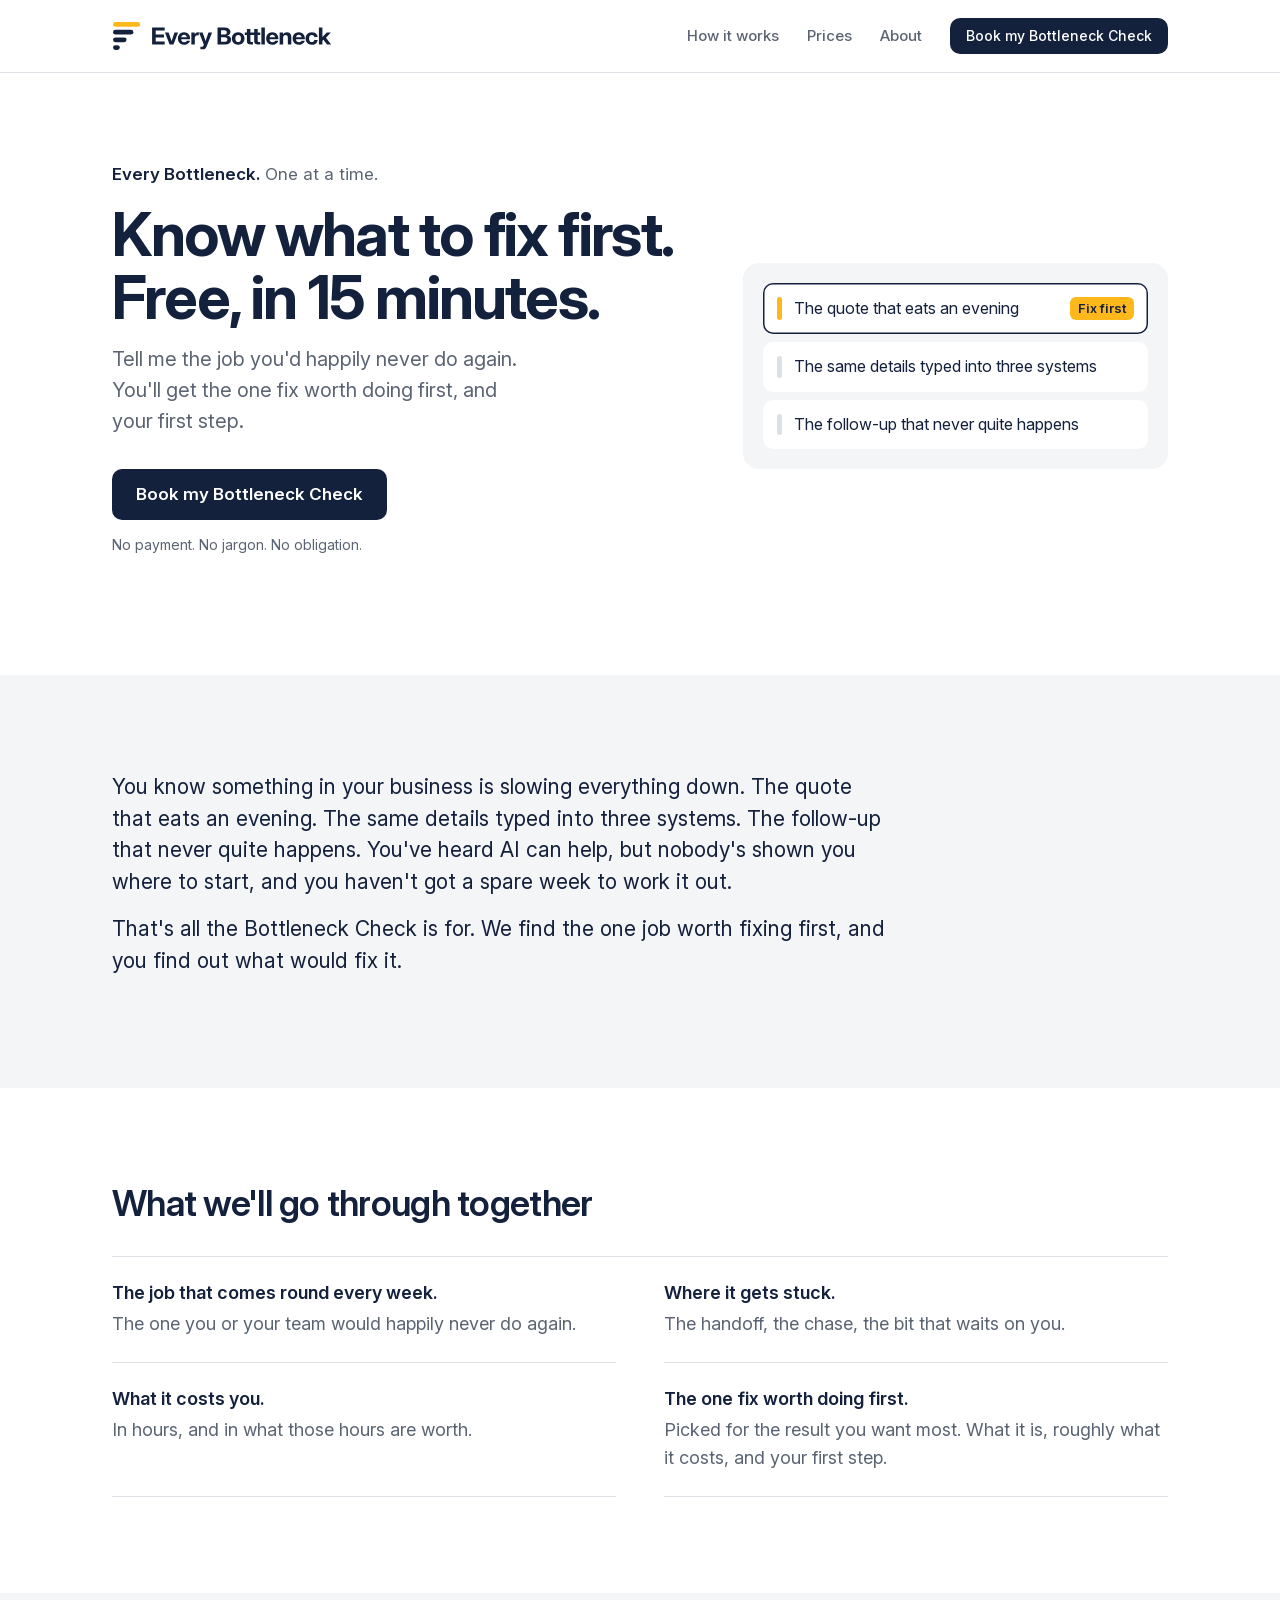
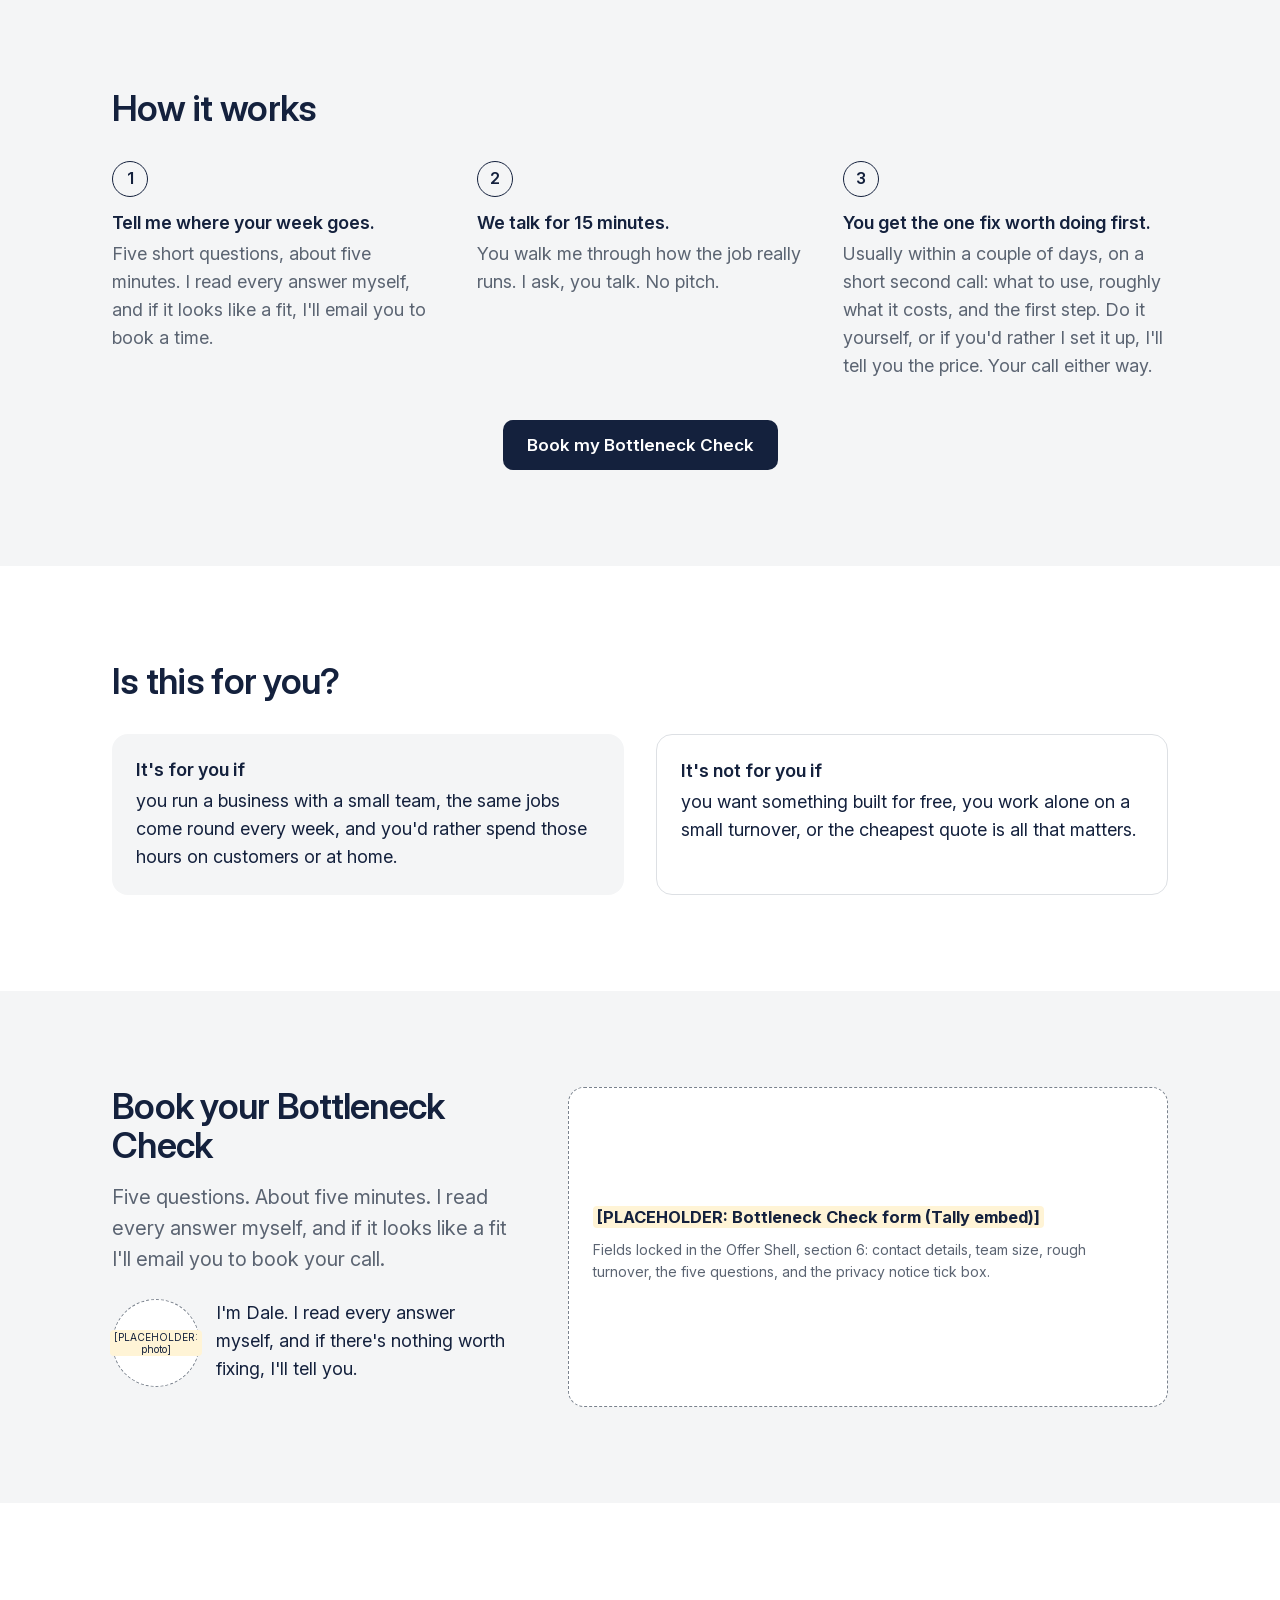
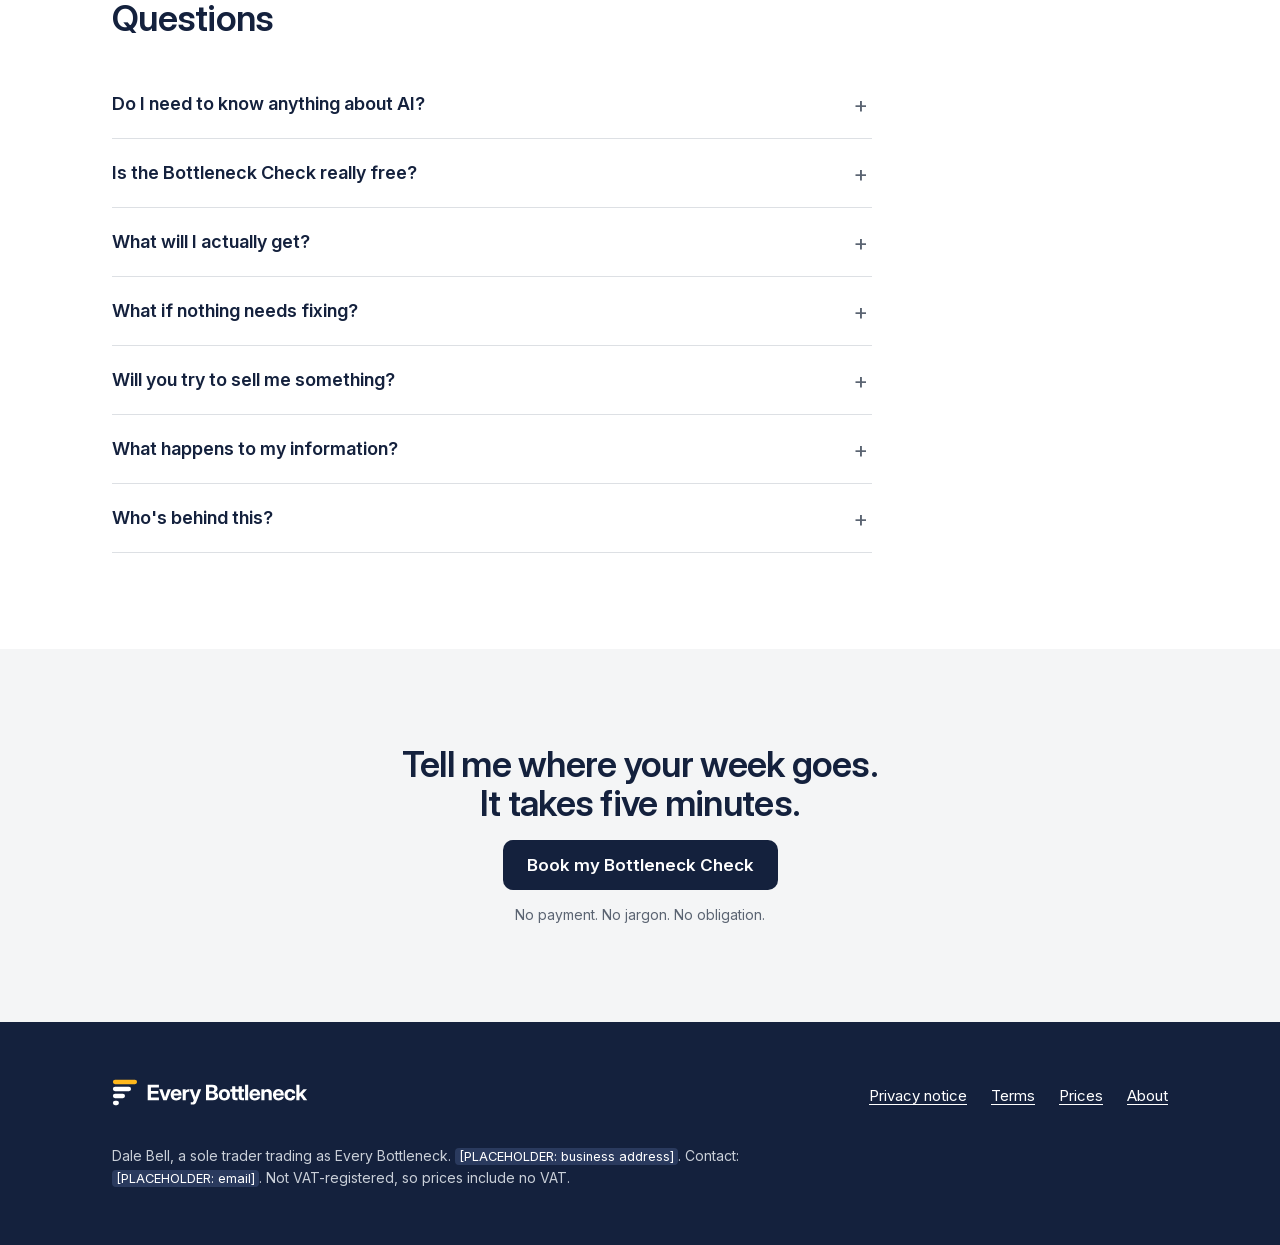
==== index.html @ 40b59c37 "Every Bottleneck site: first commit (all 7 pages reviewed and signed off) Co-Authored-By: Claude Opu" ====
<!doctype html>
<html lang="en-GB">
<head>
<meta charset="utf-8">
<meta name="viewport" content="width=device-width, initial-scale=1">
<title>Every Bottleneck: know what to fix first. Free, in 15 minutes.</title>
<meta name="description" content="Tell me the job you'd happily never do again. You'll get the one fix worth doing first, and your first step. No payment. No jargon. No obligation.">
<!-- Hidden from search engines until launch. Remove this line on launch day. -->
<meta name="robots" content="noindex">
<meta name="theme-color" content="#14213D">
<link rel="icon" href="/assets/brand/icon.svg" type="image/svg+xml">
<link rel="icon" href="/assets/brand/icon-32.png" sizes="32x32" type="image/png">
<link rel="apple-touch-icon" href="/assets/brand/apple-touch-icon.png">
<link rel="manifest" href="/site.webmanifest">
<link rel="preload" href="/assets/fonts/InterVariable-latin.woff2" as="font" type="font/woff2" crossorigin>
<link rel="stylesheet" href="/assets/css/site.css?v=6">
</head>
<body>
<a class="skip-link" href="#main">Skip to content</a>
<header class="site-header">
  <div class="wrap">
    <a class="brand" href="/" aria-label="Every Bottleneck, home"><img src="/assets/brand/logo.svg" alt="Every Bottleneck" width="220" height="33"></a>
    <button class="nav-toggle" type="button" aria-expanded="false" aria-controls="site-nav">Menu</button>
    <nav id="site-nav" class="site-nav" aria-label="Main">
      <ul>
        <li><a href="/#how-it-works">How it works</a></li>
        <li><a href="/prices/">Prices</a></li>
        <li><a href="/about/">About</a></li>
        <li><a class="btn" href="/#check">Book my Bottleneck Check</a></li>
      </ul>
    </nav>
  </div>
</header>
<main id="main">

<section class="hero">
  <div class="wrap hero-grid">
    <div>
      <p class="brandline"><strong>Every Bottleneck.</strong> One at a time.</p>
      <h1>Know what to fix first. Free, in 15 minutes.</h1>
      <p class="lead">Tell me the job you'd happily never do again. You'll get the one fix worth doing first, and your first step.</p>
      <a class="btn" href="/#check">Book my Bottleneck Check</a>
      <p class="reassure">No payment. No jargon. No obligation.</p>
    </div>
    <div class="fixlist" role="img" aria-label="Illustration: three jobs from a working week, with the quote that eats an evening picked out to fix first">
      <ul aria-hidden="true">
        <li class="first"><span class="bar"></span>The quote that eats an evening<span class="tag">Fix first</span></li>
        <li><span class="bar"></span>The same details typed into three systems</li>
        <li><span class="bar"></span>The follow-up that never quite happens</li>
      </ul>
    </div>
  </div>
</section>

<section class="section mist">
  <div class="wrap story">
    <p>You know something in your business is slowing everything down. The quote that eats an evening. The same details typed into three systems. The follow-up that never quite happens. You've heard AI can help, but nobody's shown you where to start, and you haven't got a spare week to work it out.</p>
    <p>That's all the Bottleneck Check is for. We find the one job worth fixing first, and you find out what would fix it.</p>
  </div>
</section>

<section class="section">
  <div class="wrap">
    <div class="section-head"><h2>What we'll go through together</h2></div>
    <div class="points">
      <div><h3>The job that comes round every week.</h3><p>The one you or your team would happily never do again.</p></div>
      <div><h3>Where it gets stuck.</h3><p>The handoff, the chase, the bit that waits on you.</p></div>
      <div><h3>What it costs you.</h3><p>In hours, and in what those hours are worth.</p></div>
      <div><h3>The one fix worth doing first.</h3><p>Picked for the result you want most. What it is, roughly what it costs, and your first step.</p></div>
    </div>
  </div>
</section>

<section class="section mist" id="how-it-works">
  <div class="wrap">
    <div class="section-head"><h2>How it works</h2></div>
    <ol class="steps">
      <li><h3>Tell me where your week goes.</h3><p>Five short questions, about five minutes. I read every answer myself, and if it looks like a fit, I'll email you to book a time.</p></li>
      <li><h3>We talk for 15 minutes.</h3><p>You walk me through how the job really runs. I ask, you talk. No pitch.</p></li>
      <li><h3>You get the one fix worth doing first.</h3><p>Usually within a couple of days, on a short second call: what to use, roughly what it costs, and the first step. Do it yourself, or if you'd rather I set it up, I'll tell you the price. Your call either way.</p></li>
    </ol>
    <p class="steps-cta"><a class="btn" href="/#check">Book my Bottleneck Check</a></p>
  </div>
</section>

<section class="section">
  <div class="wrap">
    <div class="section-head"><h2>Is this for you?</h2></div>
    <div class="fit">
      <div style="background:var(--mist)"><h3>It's for you if</h3><p>you run a business with a small team, the same jobs come round every week, and you'd rather spend those hours on customers or at home.</p></div>
      <div style="border:1px solid var(--line)"><h3>It's not for you if</h3><p>you want something built for free, you work alone on a small turnover, or the cheapest quote is all that matters.</p></div>
    </div>
  </div>
</section>

<section class="section mist" id="check">
  <div class="wrap check-grid">
    <div>
      <h2>Book your Bottleneck Check</h2>
      <p class="lead">Five questions. About five minutes. I read every answer myself, and if it looks like a fit I'll email you to book your call.</p>
      <div class="founder">
        <div class="photo-slot"><span class="ph">[PLACEHOLDER: photo]</span></div>
        <p>I'm Dale. I read every answer myself, and if there's nothing worth fixing, I'll tell you.</p>
      </div>
    </div>
    <div class="form-slot">
      <p><strong><span class="ph">[PLACEHOLDER: Bottleneck Check form (Tally embed)]</span></strong></p>
      <p class="muted small">Fields locked in the Offer Shell, section 6: contact details, team size, rough turnover, the five questions, and the privacy notice tick box.</p>
    </div>
  </div>
</section>

<section class="section">
  <div class="wrap">
    <div class="section-head"><h2>Questions</h2></div>
    <div class="faq">
      <details><summary>Do I need to know anything about AI?</summary><p>No. We start with your week, not with tools.</p></details>
      <details><summary>Is the Bottleneck Check really free?</summary><p>Yes. 15 minutes, no card, no obligation. Finding the fix is free. Setting it up is paid, and you'll know the price before you decide anything.</p></details>
      <details><summary>What will I actually get?</summary><p>The one job worth fixing first, what would fix it, roughly what it costs, and your first step.</p></details>
      <details><summary>What if nothing needs fixing?</summary><p>Then I'll tell you, and you've spent 15 minutes finding out.</p></details>
      <details><summary>Will you try to sell me something?</summary><p>I'll ask if you want help setting it up. If you say no, that's the end of it.</p></details>
      <details><summary>What happens to my information?</summary><p>It's used only to review your answers and contact you. <a href="/privacy/">Read the privacy notice</a>.</p></details>
      <details><summary>Who's behind this?</summary><p><span class="ph">[PLACEHOLDER: one-line sole trader bio]</span></p></details>
    </div>
  </div>
</section>

<section class="section mist">
  <div class="wrap closing">
    <h2>Tell me where your week goes.<br class="wide-only"> It takes five minutes.</h2>
    <a class="btn" href="/#check">Book my Bottleneck Check</a>
    <p class="reassure" style="margin:14px auto 0">No payment. No jargon. No obligation.</p>
  </div>
</section>
</main>
<footer class="site-footer">
  <div class="wrap">
    <div class="footer-grid">
      <a class="brand" href="/" aria-label="Every Bottleneck, home"><img src="/assets/brand/logo-reversed.svg" alt="Every Bottleneck" width="196" height="29"></a>
      <ul class="footer-links">
        <li><a href="/privacy/">Privacy notice</a></li>
        <li><a href="/terms/">Terms</a></li>
        <li><a href="/prices/">Prices</a></li>
        <li><a href="/about/">About</a></li>
      </ul>
    </div>
    <p class="legal">Dale Bell, a sole trader trading as Every Bottleneck. <span class="ph">[PLACEHOLDER: business address]</span>. Contact: <span class="ph">[PLACEHOLDER: email]</span>. Not VAT-registered, so prices include no VAT.</p>
  </div>
</footer>
<div class="sticky-cta" hidden><a class="btn btn-block" href="/#check">Book my Bottleneck Check</a></div>
<script src="/assets/js/site.js" defer></script>
</body>
</html>
---- assets/css/site.css ----
/* Every Bottleneck site styles. Values come from the Brand Guidelines (colours, type scale, spacing, components). */

@font-face {
  font-family: "Inter";
  src: url("/assets/fonts/InterVariable-latin.woff2") format("woff2");
  font-weight: 400 700;
  font-style: normal;
  font-display: swap;
}

:root {
  --navy: #14213D;
  --amber: #FFB81C;
  --white: #FFFFFF;
  --mist: #F4F5F6;
  --steel: #5B6472;
  --line: #DDE0E4;
  --field: #7A828D;
  --focus: #2350D8;

  --font: "Inter", -apple-system, BlinkMacSystemFont, "Segoe UI", Roboto, Helvetica, Arial, sans-serif;
  --radius-btn: 10px;
  --radius-card: 16px;
  --wrap: 1120px;
  --gutter: 16px;
}

*, *::before, *::after { box-sizing: border-box; }
html { -webkit-text-size-adjust: 100%; scroll-behavior: smooth; }
@media (prefers-reduced-motion: reduce) { html { scroll-behavior: auto; } }

body {
  margin: 0;
  background: var(--white);
  color: var(--navy);
  font-family: var(--font);
  font-size: 17px;
  line-height: 1.55;
  font-optical-sizing: auto;
  text-rendering: optimizeLegibility;
}
@media (min-width: 768px) { body { font-size: 18px; } }

img, svg { max-width: 100%; height: auto; display: block; }
a { color: var(--navy); text-underline-offset: 3px; }
a:hover { text-decoration-thickness: 2px; }
:focus-visible { outline: 3px solid var(--focus); outline-offset: 2px; border-radius: 4px; }

.skip-link { position: absolute; left: -9999px; top: 8px; background: var(--navy); color: var(--white); padding: 10px 16px; border-radius: 8px; z-index: 100; }
.skip-link:focus { left: 8px; }

.wrap { max-width: var(--wrap); margin: 0 auto; padding: 0 var(--gutter); }
@media (min-width: 768px) { :root { --gutter: 32px; } }

/* ---------- Type ---------- */
h1, h2, h3 { margin: 0 0 16px; line-height: 1.1; }
h1 { font-size: 40px; font-weight: 700; letter-spacing: -0.03em; }
h2 { font-size: 28px; font-weight: 600; letter-spacing: -0.02em; }
h3 { font-size: 17px; font-weight: 600; line-height: 1.3; letter-spacing: 0; margin-bottom: 6px; }
@media (min-width: 768px) {
  h1 { font-size: 60px; line-height: 1.04; }
  h2 { font-size: 36px; }
  h3 { font-size: 18px; }
}
p { margin: 0 0 16px; max-width: 65ch; }
.lead { font-size: 19px; color: var(--steel); max-width: 34ch; }
.no-cap { max-width: none; }
@media (min-width: 768px) { .lead { font-size: 20px; } }
.muted { color: var(--steel); }
.small { font-size: 14px; }

/* ---------- Header ---------- */
.site-header { border-bottom: 1px solid var(--line); background: var(--white); }
.site-header .wrap { display: flex; align-items: center; justify-content: space-between; gap: 24px; min-height: 72px; }
.brand { display: inline-flex; align-items: center; }
.brand img { width: 196px; height: auto; }
@media (min-width: 768px) { .brand img { width: 220px; } }

.nav-toggle {
  font: inherit; font-size: 15px; font-weight: 600; color: var(--navy);
  background: none; border: 1px solid var(--field); border-radius: 8px;
  padding: 8px 14px; min-height: 44px; cursor: pointer;
}
.site-nav { display: none; }
.site-nav.is-open { display: block; position: absolute; left: 0; right: 0; top: 72px; background: var(--white); border-bottom: 1px solid var(--line); z-index: 50; }
.site-nav ul { list-style: none; margin: 0; padding: 8px var(--gutter) 20px; }
.site-nav li a { display: block; padding: 12px 0; text-decoration: none; font-weight: 500; }
.site-nav .btn { margin-top: 8px; }
.site-header { position: relative; }

@media (min-width: 900px) {
  .nav-toggle { display: none; }
  .site-nav, .site-nav.is-open { display: block; position: static; border: 0; }
  .site-nav ul { display: flex; align-items: center; gap: 28px; padding: 0; }
  .site-nav li a { padding: 8px 0; font-size: 15px; color: var(--steel); }
  .site-nav li a:hover { color: var(--navy); }
  .site-nav li a.btn { color: var(--white); margin: 0; padding: 10px 16px; font-size: 14px; min-height: 0; }
}

/* ---------- Buttons ---------- */
.btn {
  display: inline-block; background: var(--navy); color: var(--white);
  font-weight: 600; font-size: 17px; line-height: 1.2;
  padding: 15px 24px; border-radius: var(--radius-btn);
  text-decoration: none; text-align: center; border: 0; min-height: 48px;
}
.btn:hover { background: #0D1730; text-decoration: none; }
.btn-block { display: block; width: 100%; }
.reassure { font-size: 14px; color: var(--steel); margin-top: 14px; }

/* ---------- Sections ---------- */
.section { padding: 64px 0; }
@media (min-width: 768px) { .section { padding: 96px 0; } }
.section.mist { background: var(--mist); }
.section-head { max-width: 640px; margin-bottom: 32px; }

/* Hero */
.hero { padding: 48px 0 64px; }
@media (min-width: 768px) { .hero { padding: 88px 0 104px; } }
.hero-grid { display: grid; gap: 40px; align-items: center; }
@media (min-width: 900px) { .hero-grid { grid-template-columns: 1.15fr 0.85fr; gap: 56px; } }
.brandline { font-size: 17px; color: var(--steel); margin-bottom: 16px; }
.brandline strong { color: var(--navy); font-weight: 600; }
.hero .lead { margin-bottom: 32px; }

/* The "Fix first" list: the brand's signature illustration (one amber element only) */
.fixlist { background: var(--mist); border-radius: var(--radius-card); padding: 20px; }
.fixlist-cap { font-size: 13px; color: var(--steel); margin: 0 0 12px; }
.fixlist ul { list-style: none; margin: 0; padding: 0; }
.fixlist li { display: flex; align-items: center; gap: 12px; background: var(--white); border-radius: 10px; padding: 14px; margin-bottom: 8px; font-size: 16px; line-height: 1.35; }
.fixlist li:last-child { margin-bottom: 0; }
.fixlist .bar { width: 5px; align-self: stretch; border-radius: 3px; background: var(--line); flex: none; }
.fixlist li.first { box-shadow: inset 0 0 0 1.5px var(--navy); }
.fixlist li.first .bar { background: var(--amber); }
.fixlist .tag { margin-left: auto; font-size: 13px; font-weight: 600; background: var(--amber); color: var(--navy); padding: 3px 8px; border-radius: 6px; white-space: nowrap; }

/* Problem story */
.story p { font-size: 19px; max-width: 60ch; }
@media (min-width: 768px) { .story p { font-size: 21px; line-height: 1.5; } }

/* What I look at: four points, deliberately not identical cards */
.points { display: grid; gap: 0; border-top: 1px solid var(--line); }
@media (min-width: 768px) { .points { grid-template-columns: 1fr 1fr; column-gap: 48px; } }
.points > div { padding: 24px 0; border-bottom: 1px solid var(--line); }
.points p { margin: 0; color: var(--steel); }

/* How it works: a real sequence, so numbered */
.steps { list-style: none; margin: 0; padding: 0; display: grid; gap: 32px; counter-reset: step; }
@media (min-width: 900px) { .steps { grid-template-columns: repeat(3, 1fr); gap: 40px; } }
.steps li { counter-increment: step; }
.steps li::before { content: counter(step); display: inline-flex; align-items: center; justify-content: center; width: 36px; height: 36px; border-radius: 50%; border: 1.5px solid var(--navy); font-weight: 600; font-size: 16px; margin-bottom: 14px; }
.steps p { margin: 0; color: var(--steel); }
/* Button under the steps: left on phones (in line with the stacked steps), centred from tablet up */
.steps-cta { margin: 40px 0 0; max-width: none; }
@media (min-width: 768px) { .steps-cta { text-align: center; } }

/* For / not for */
.fit { display: grid; gap: 24px; }
@media (min-width: 768px) { .fit { grid-template-columns: 1fr 1fr; gap: 32px; } }
.fit > div { background: var(--white); border-radius: var(--radius-card); padding: 24px; }
.section.mist .fit > div { background: var(--white); }
.fit p { margin: 0; }

/* Ladder and prices */
.ladder { display: grid; gap: 16px; margin-bottom: 24px; }
@media (min-width: 768px) { .ladder { grid-template-columns: 1fr 1fr; } }
.ladder > div { border: 1px solid var(--line); border-radius: var(--radius-card); padding: 24px; }
.price { font-weight: 600; }

.offers { display: grid; gap: 24px; }
.offer { border: 1px solid var(--line); border-radius: var(--radius-card); padding: 28px; max-width: 800px; }
.offer.feature { background: var(--mist); border-color: var(--mist); }
.offer h2 { font-size: 24px; margin-bottom: 4px; }
@media (min-width: 768px) { .offer h2 { font-size: 28px; } }
.offer .price { font-size: 18px; margin-bottom: 16px; }
.guarantee { border-left: 3px solid var(--navy); padding-left: 14px; }
.offer .btn { margin-top: 8px; }

/* Check form section */
.check-grid { display: grid; gap: 40px; }
@media (min-width: 900px) { .check-grid { grid-template-columns: 0.8fr 1.2fr; gap: 56px; align-items: start; } }
.founder { display: flex; gap: 16px; align-items: flex-start; margin-top: 24px; }
.photo-slot { width: 88px; height: 88px; border-radius: 50%; background: var(--white); border: 1.5px dashed var(--field); flex: none; display: flex; align-items: center; justify-content: center; text-align: center; font-size: 11px; line-height: 1.2; color: var(--steel); padding: 8px; }
.founder p { margin: 0; }
.form-slot { background: var(--white); border: 1.5px dashed var(--field); border-radius: var(--radius-card); padding: 32px 24px; min-height: 320px; display: flex; flex-direction: column; justify-content: center; }
.form-slot p { margin: 0 0 8px; }

/* Placeholder marker: visible on purpose until the real content exists */
.ph { background: #FFF4D6; color: var(--navy); padding: 1px 4px; border-radius: 4px; font-size: 0.92em; }

/* FAQ */
.faq { max-width: 760px; }
.faq details { border-bottom: 1px solid var(--line); }
.faq summary { cursor: pointer; padding: 20px 32px 20px 0; font-weight: 600; list-style: none; position: relative; min-height: 44px; }
.faq summary::-webkit-details-marker { display: none; }
.faq summary::after { content: "+"; position: absolute; right: 4px; top: 18px; font-size: 22px; font-weight: 400; color: var(--steel); }
.faq details[open] summary::after { content: "\2212"; }
.faq details p { color: var(--steel); padding-bottom: 20px; margin: 0; }

/* Closing call to action */
.closing { text-align: center; }
/* Line break that only applies from tablet width up; phones wrap naturally */
.wide-only { display: none; }
@media (min-width: 768px) { .wide-only { display: inline; } }

/* Long-form pages (About, Privacy, Terms) */
.page-head { padding-top: 56px; padding-bottom: 8px; }
@media (min-width: 768px) { .page-head { padding-top: 88px; padding-bottom: 16px; } }
.prose { padding-bottom: 72px; }
.prose > * { max-width: 70ch; }
.prose h2 { font-size: 22px; margin-top: 36px; }
@media (min-width: 768px) { .prose h2 { font-size: 24px; } }
.prose ul { padding-left: 20px; margin: 0 0 16px; }
.prose li { margin-bottom: 8px; }
.letter p { font-size: 19px; }
@media (min-width: 768px) { .letter p { font-size: 20px; } }
.signoff { font-weight: 600; }

/* ---------- Footer ---------- */
.site-footer { background: var(--navy); color: var(--white); padding: 56px 0 40px; }
.site-footer a { color: var(--white); }
.footer-grid { display: grid; gap: 32px; }
@media (min-width: 768px) { .footer-grid { grid-template-columns: 1fr auto; align-items: start; } }
.site-footer .brand img { width: 196px; }
.footer-links { list-style: none; margin: 0; padding: 0; display: flex; flex-wrap: wrap; gap: 8px 24px; font-size: 15px; }
.footer-links a { display: inline-block; padding: 6px 0; }
.legal { font-size: 14px; color: #C9CFD8; margin-top: 32px; max-width: 70ch; }
.site-footer .ph { background: #2A3A5E; color: var(--white); }

/* ---------- Sticky phone call to action ---------- */
.sticky-cta { position: fixed; left: 0; right: 0; bottom: 0; padding: 12px var(--gutter) calc(12px + env(safe-area-inset-bottom)); background: var(--white); border-top: 1px solid var(--line); z-index: 40; }
.sticky-cta[hidden] { display: none; }
@media (min-width: 900px) { .sticky-cta { display: none; } }
@media (max-width: 899px) { body.has-sticky { padding-bottom: 76px; } }
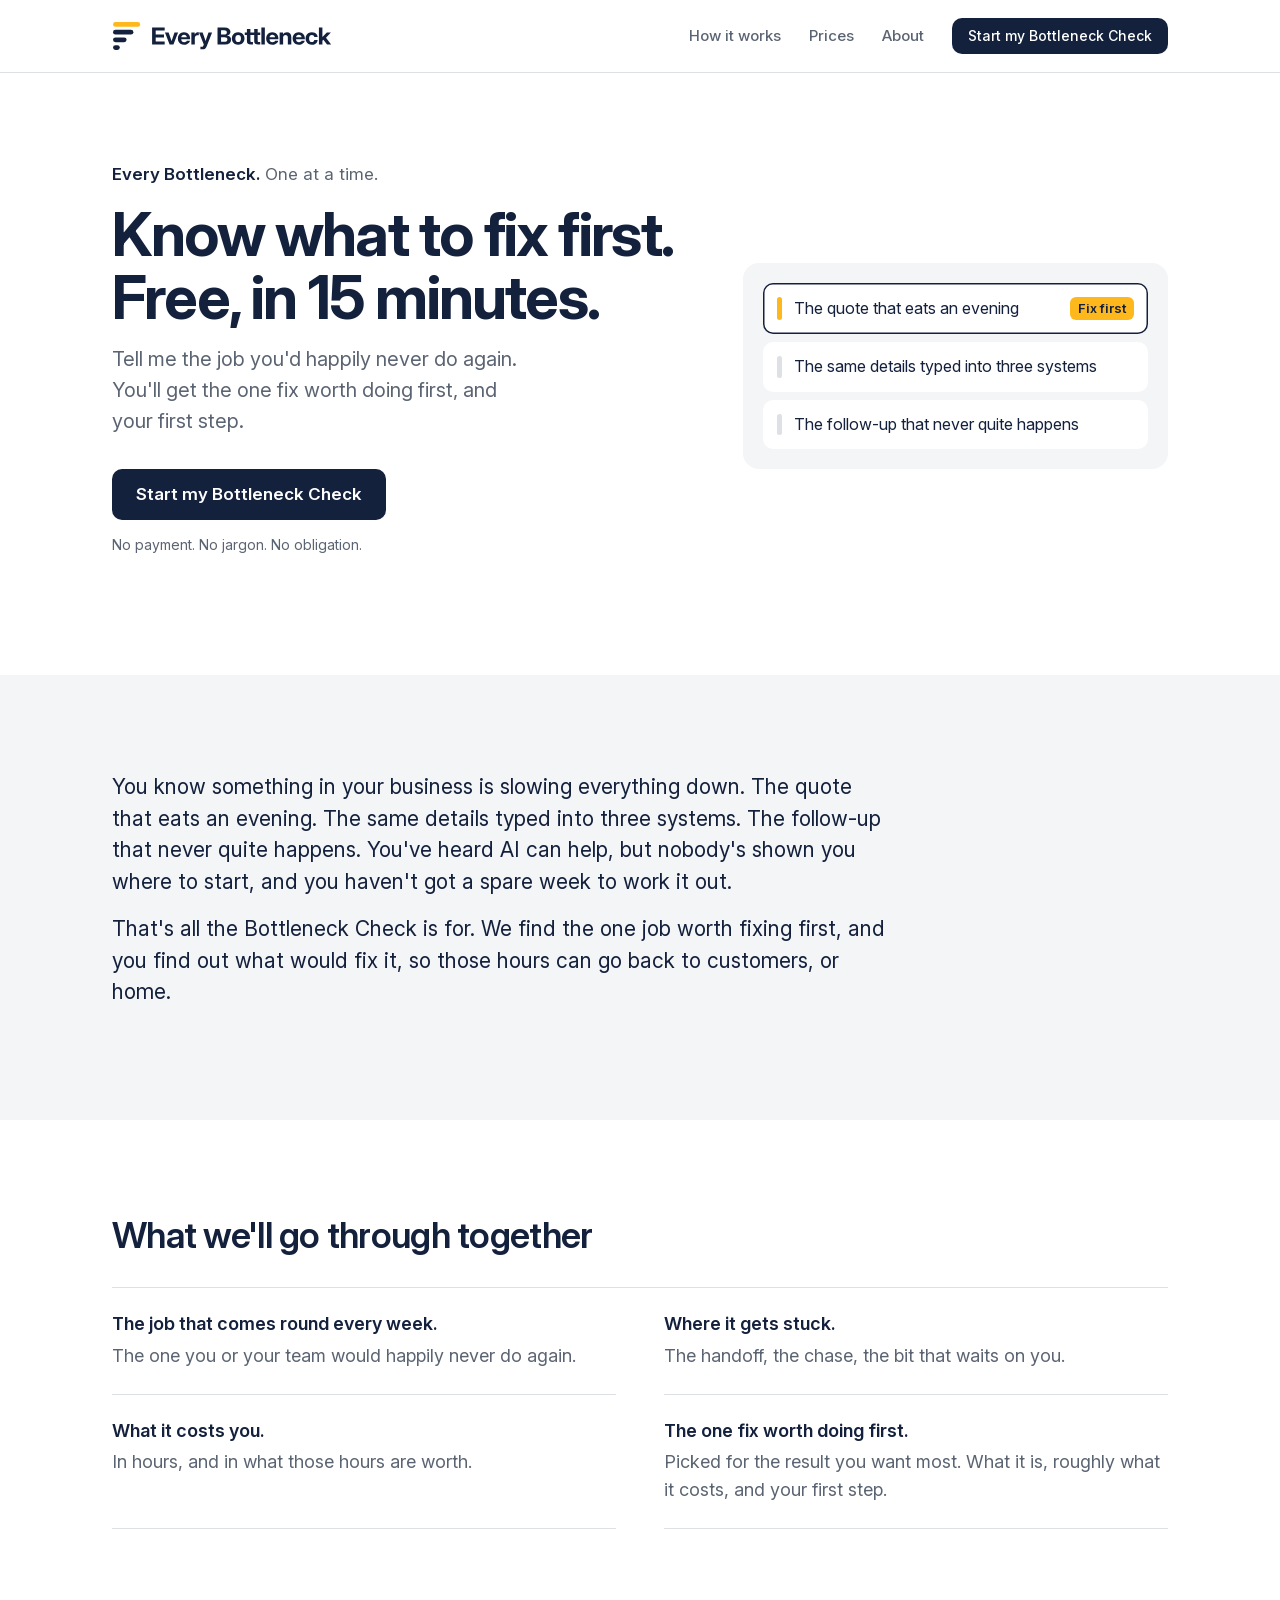
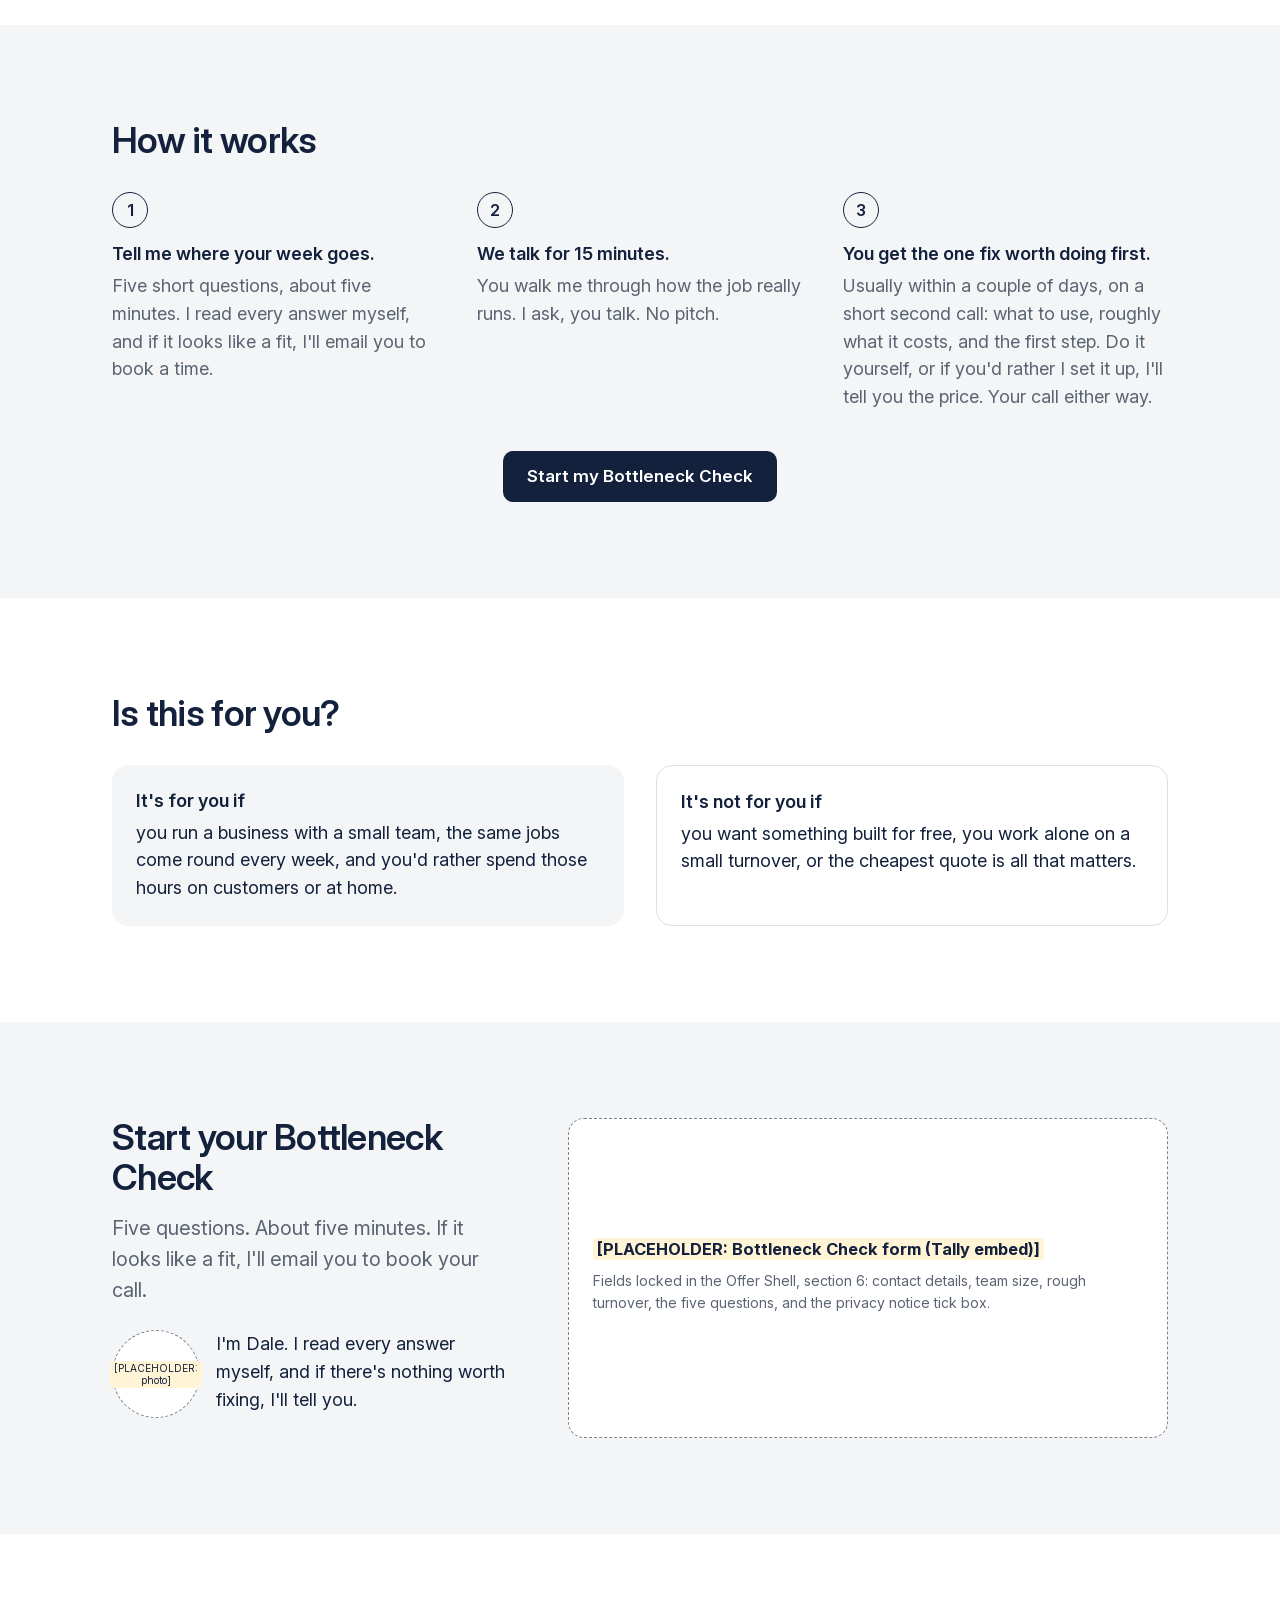
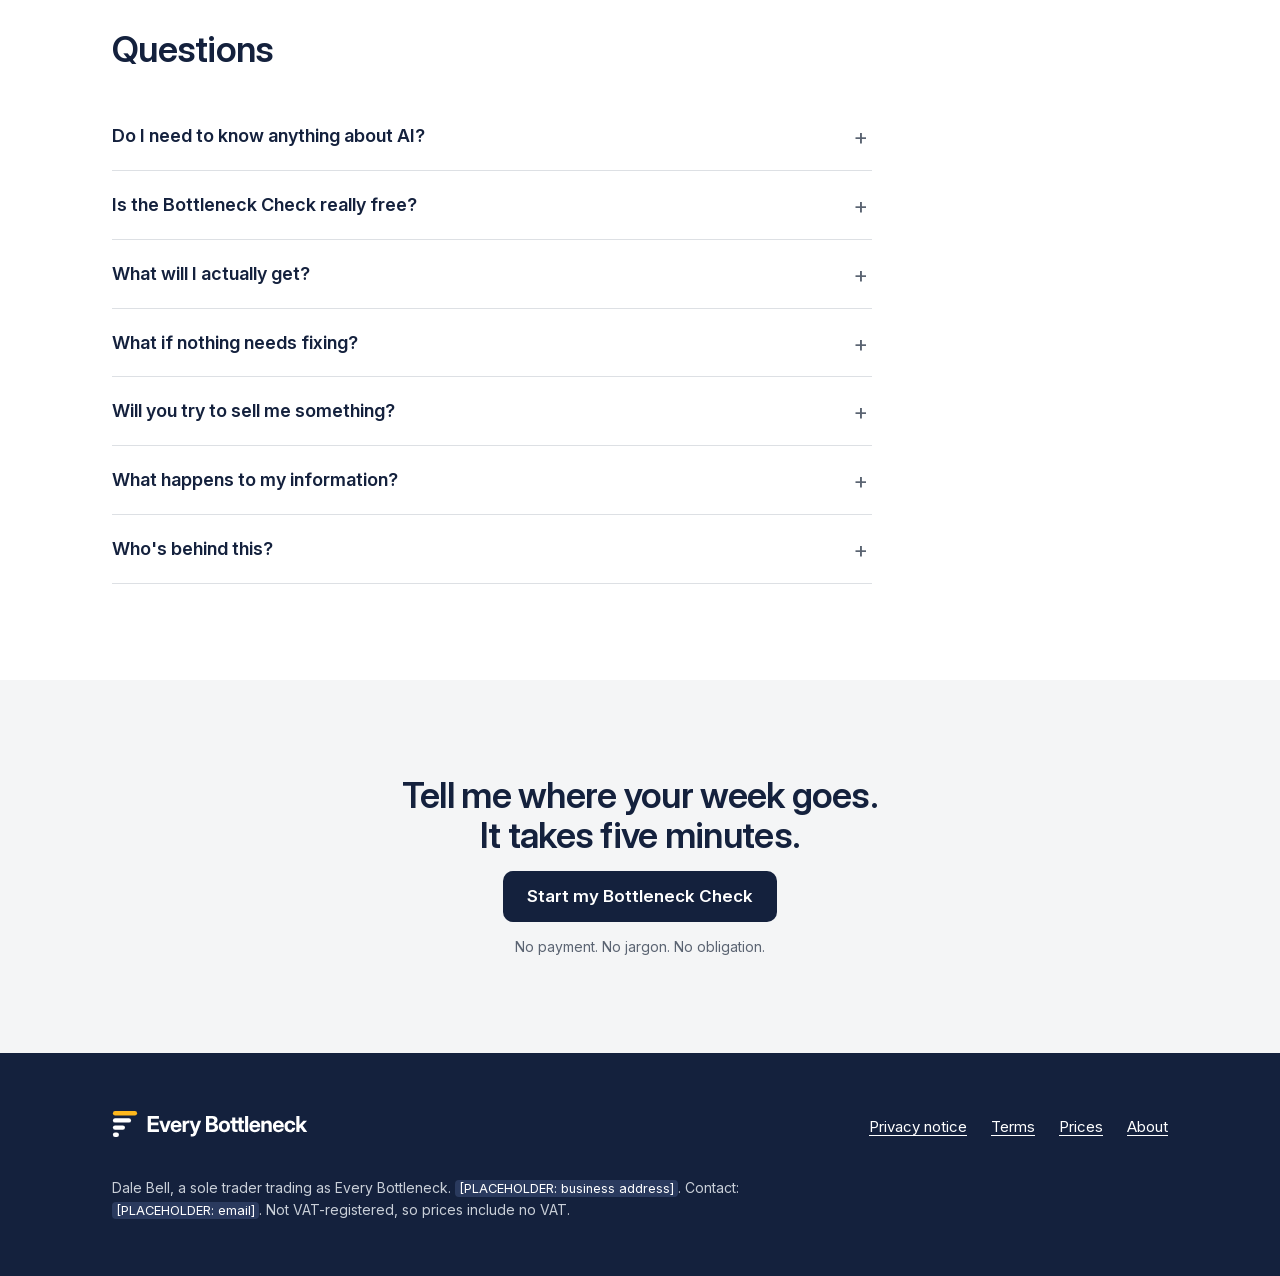
==== commit a4e0ac65: "Copywriting pass: Start button, homepage payoff line, Fix It For Me benefit lead, FAQ names both cal" ====
--- a/index.html
+++ b/index.html
@@ -26,7 +26,7 @@
         <li><a href="/#how-it-works">How it works</a></li>
         <li><a href="/prices/">Prices</a></li>
         <li><a href="/about/">About</a></li>
-        <li><a class="btn" href="/#check">Book my Bottleneck Check</a></li>
+        <li><a class="btn" href="/#check">Start my Bottleneck Check</a></li>
       </ul>
     </nav>
   </div>
@@ -39,7 +39,7 @@
       <p class="brandline"><strong>Every Bottleneck.</strong> One at a time.</p>
       <h1>Know what to fix first. Free, in 15 minutes.</h1>
       <p class="lead">Tell me the job you'd happily never do again. You'll get the one fix worth doing first, and your first step.</p>
-      <a class="btn" href="/#check">Book my Bottleneck Check</a>
+      <a class="btn" href="/#check">Start my Bottleneck Check</a>
       <p class="reassure">No payment. No jargon. No obligation.</p>
     </div>
     <div class="fixlist" role="img" aria-label="Illustration: three jobs from a working week, with the quote that eats an evening picked out to fix first">
@@ -55,7 +55,7 @@
 <section class="section mist">
   <div class="wrap story">
     <p>You know something in your business is slowing everything down. The quote that eats an evening. The same details typed into three systems. The follow-up that never quite happens. You've heard AI can help, but nobody's shown you where to start, and you haven't got a spare week to work it out.</p>
-    <p>That's all the Bottleneck Check is for. We find the one job worth fixing first, and you find out what would fix it.</p>
+    <p>That's all the Bottleneck Check is for. We find the one job worth fixing first, and you find out what would fix it, so those hours can go back to customers, or home.</p>
   </div>
 </section>
 
@@ -79,7 +79,7 @@
       <li><h3>We talk for 15 minutes.</h3><p>You walk me through how the job really runs. I ask, you talk. No pitch.</p></li>
       <li><h3>You get the one fix worth doing first.</h3><p>Usually within a couple of days, on a short second call: what to use, roughly what it costs, and the first step. Do it yourself, or if you'd rather I set it up, I'll tell you the price. Your call either way.</p></li>
     </ol>
-    <p class="steps-cta"><a class="btn" href="/#check">Book my Bottleneck Check</a></p>
+    <p class="steps-cta"><a class="btn" href="/#check">Start my Bottleneck Check</a></p>
   </div>
 </section>
 
@@ -96,8 +96,8 @@
 <section class="section mist" id="check">
   <div class="wrap check-grid">
     <div>
-      <h2>Book your Bottleneck Check</h2>
-      <p class="lead">Five questions. About five minutes. I read every answer myself, and if it looks like a fit I'll email you to book your call.</p>
+      <h2>Start your Bottleneck Check</h2>
+      <p class="lead">Five questions. About five minutes. If it looks like a fit, I'll email you to book your call.</p>
       <div class="founder">
         <div class="photo-slot"><span class="ph">[PLACEHOLDER: photo]</span></div>
         <p>I'm Dale. I read every answer myself, and if there's nothing worth fixing, I'll tell you.</p>
@@ -115,7 +115,7 @@
     <div class="section-head"><h2>Questions</h2></div>
     <div class="faq">
       <details><summary>Do I need to know anything about AI?</summary><p>No. We start with your week, not with tools.</p></details>
-      <details><summary>Is the Bottleneck Check really free?</summary><p>Yes. 15 minutes, no card, no obligation. Finding the fix is free. Setting it up is paid, and you'll know the price before you decide anything.</p></details>
+      <details><summary>Is the Bottleneck Check really free?</summary><p>Yes. A 15-minute call and a short follow-up, no card, no obligation. Finding the fix is free. Setting it up is paid, and you'll know the price before you decide anything.</p></details>
       <details><summary>What will I actually get?</summary><p>The one job worth fixing first, what would fix it, roughly what it costs, and your first step.</p></details>
       <details><summary>What if nothing needs fixing?</summary><p>Then I'll tell you, and you've spent 15 minutes finding out.</p></details>
       <details><summary>Will you try to sell me something?</summary><p>I'll ask if you want help setting it up. If you say no, that's the end of it.</p></details>
@@ -128,7 +128,7 @@
 <section class="section mist">
   <div class="wrap closing">
     <h2>Tell me where your week goes.<br class="wide-only"> It takes five minutes.</h2>
-    <a class="btn" href="/#check">Book my Bottleneck Check</a>
+    <a class="btn" href="/#check">Start my Bottleneck Check</a>
     <p class="reassure" style="margin:14px auto 0">No payment. No jargon. No obligation.</p>
   </div>
 </section>
@@ -147,7 +147,7 @@
     <p class="legal">Dale Bell, a sole trader trading as Every Bottleneck. <span class="ph">[PLACEHOLDER: business address]</span>. Contact: <span class="ph">[PLACEHOLDER: email]</span>. Not VAT-registered, so prices include no VAT.</p>
   </div>
 </footer>
-<div class="sticky-cta" hidden><a class="btn btn-block" href="/#check">Book my Bottleneck Check</a></div>
+<div class="sticky-cta" hidden><a class="btn btn-block" href="/#check">Start my Bottleneck Check</a></div>
 <script src="/assets/js/site.js" defer></script>
 </body>
 </html>
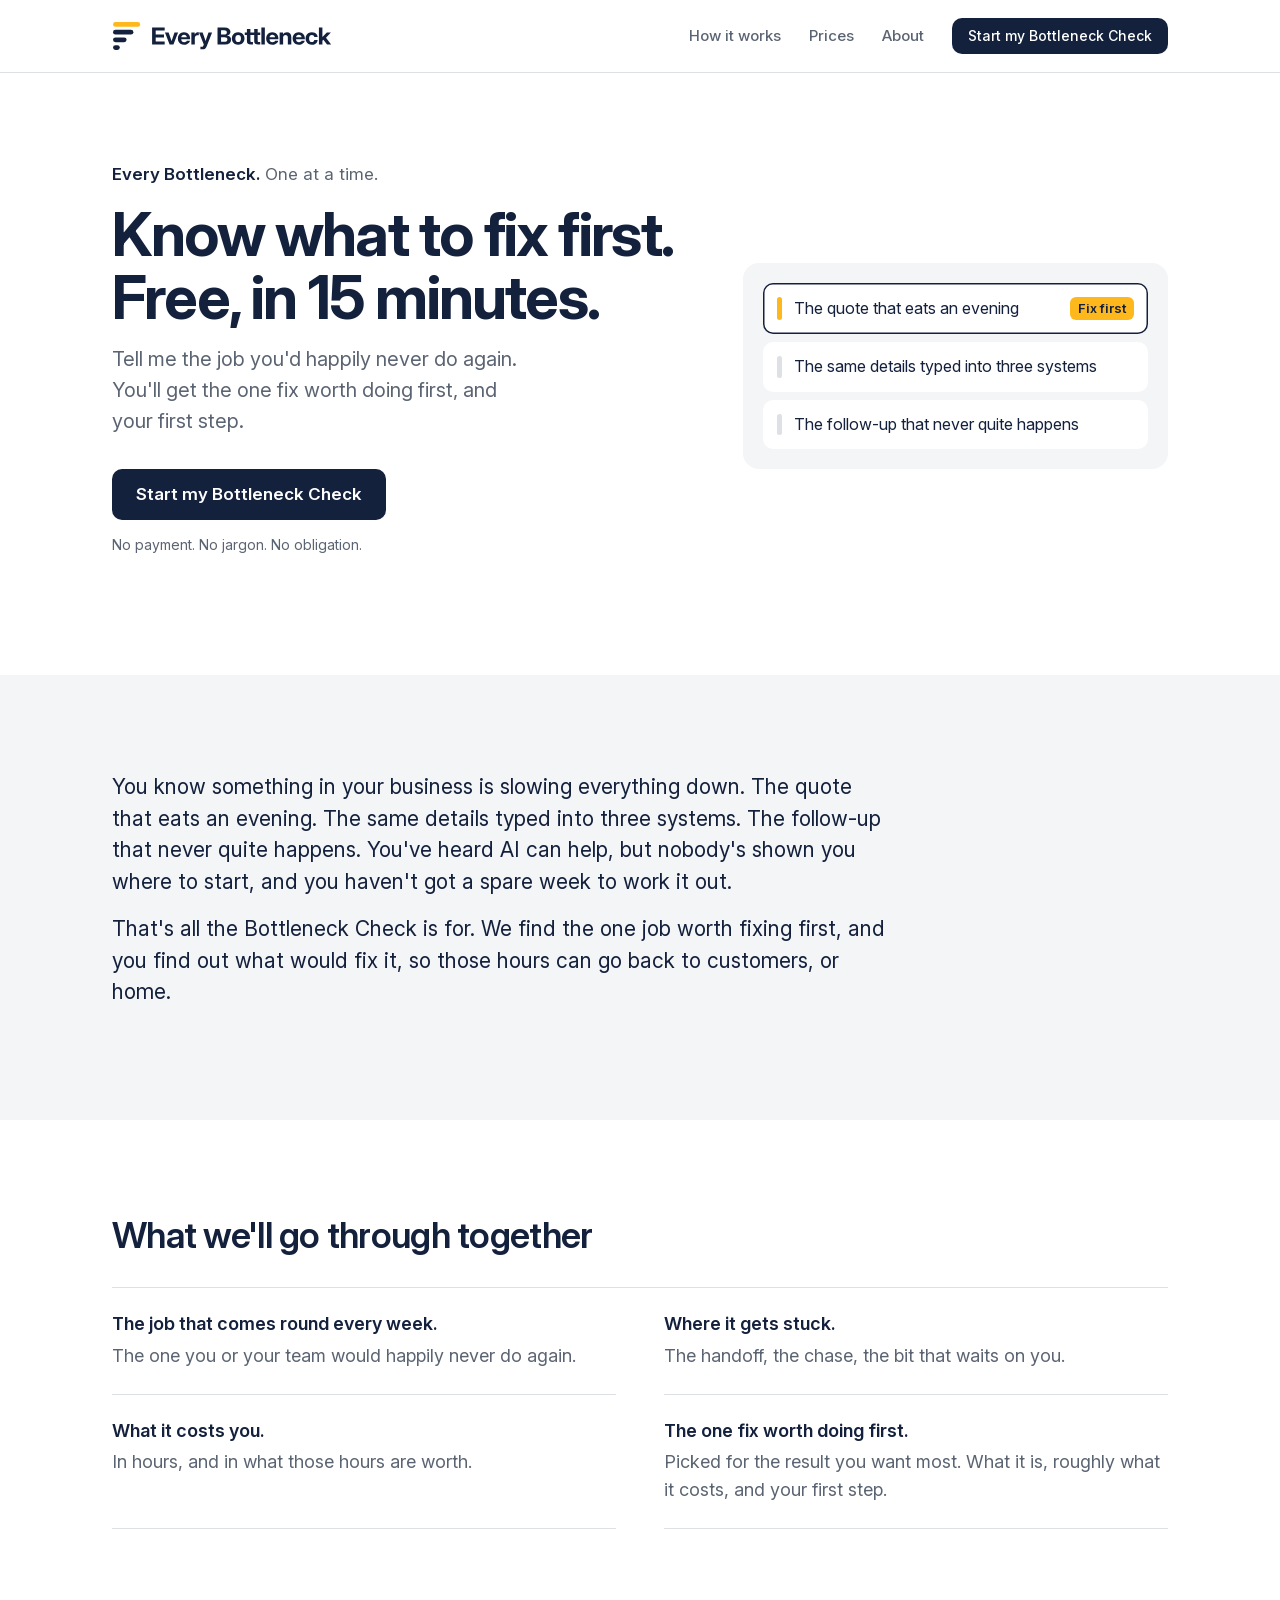
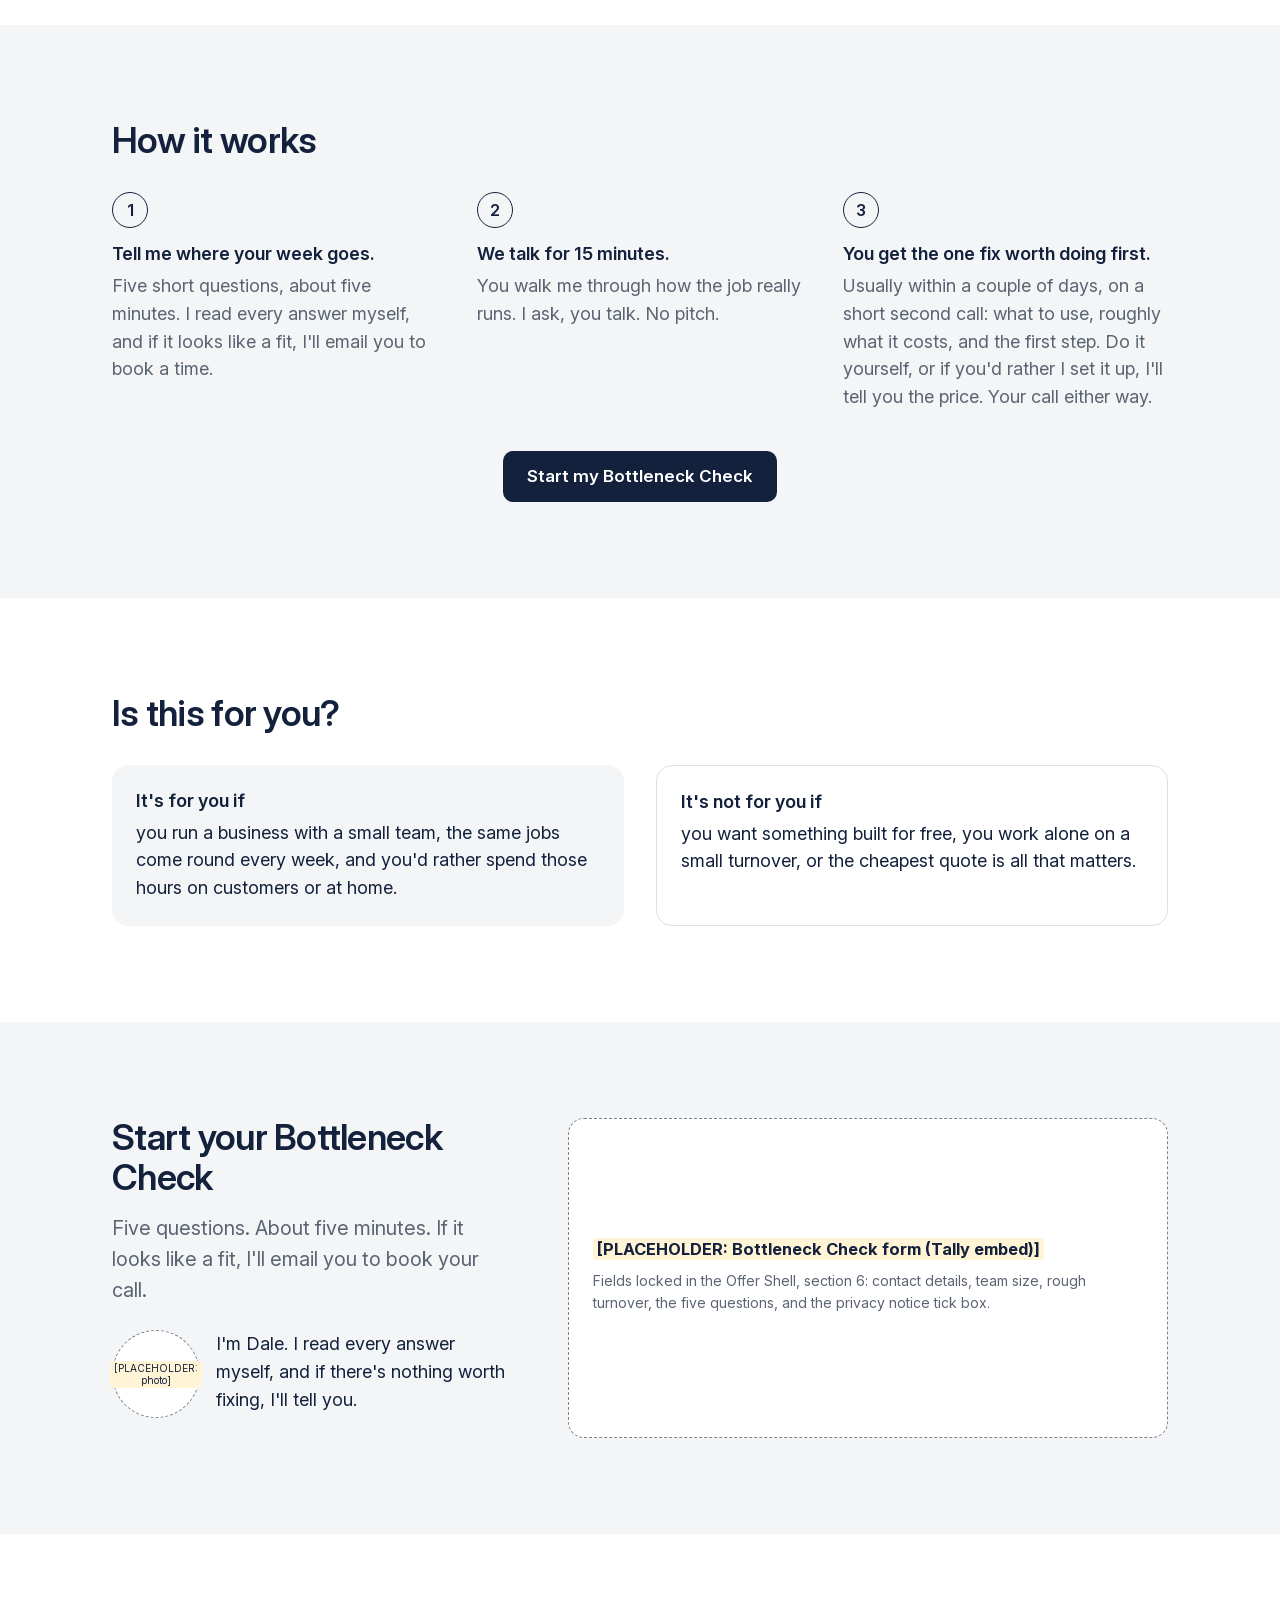
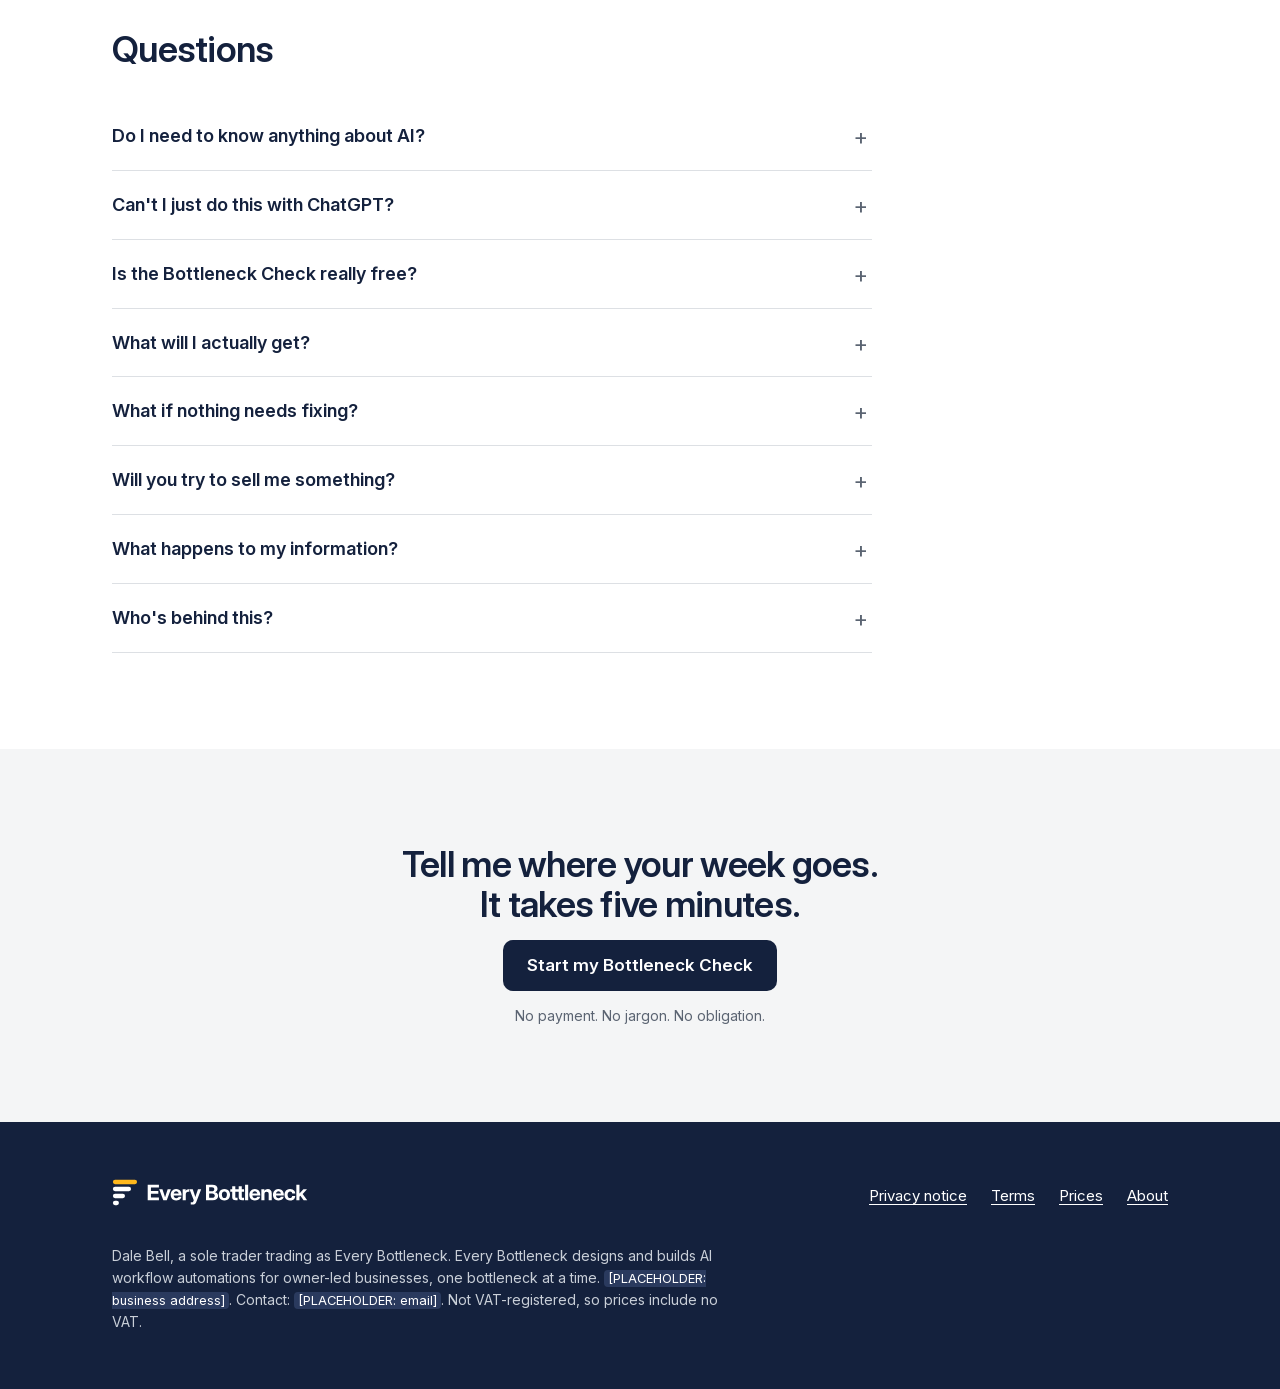
==== commit 62d67c0b: "Copywriting pass 2: footer business description, Check card, FAQs, Map fit line, About closer Co-Aut" ====
--- a/index.html
+++ b/index.html
@@ -114,13 +114,14 @@
   <div class="wrap">
     <div class="section-head"><h2>Questions</h2></div>
     <div class="faq">
-      <details><summary>Do I need to know anything about AI?</summary><p>No. We start with your week, not with tools.</p></details>
+      <details><summary>Do I need to know anything about AI?</summary><p>No. We start with your week, not with tools. Sometimes the fix is just a change to how the job runs, with no new software at all.</p></details>
+      <details><summary>Can't I just do this with ChatGPT?</summary><p>You could. Most people have the tool already. What they're short of is knowing which job to point it at, and the time to set it up. That's the part I do.</p></details>
       <details><summary>Is the Bottleneck Check really free?</summary><p>Yes. A 15-minute call and a short follow-up, no card, no obligation. Finding the fix is free. Setting it up is paid, and you'll know the price before you decide anything.</p></details>
       <details><summary>What will I actually get?</summary><p>The one job worth fixing first, what would fix it, roughly what it costs, and your first step.</p></details>
       <details><summary>What if nothing needs fixing?</summary><p>Then I'll tell you, and you've spent 15 minutes finding out.</p></details>
       <details><summary>Will you try to sell me something?</summary><p>I'll ask if you want help setting it up. If you say no, that's the end of it.</p></details>
       <details><summary>What happens to my information?</summary><p>It's used only to review your answers and contact you. <a href="/privacy/">Read the privacy notice</a>.</p></details>
-      <details><summary>Who's behind this?</summary><p><span class="ph">[PLACEHOLDER: one-line sole trader bio]</span></p></details>
+      <details><summary>Who's behind this?</summary><p>Me, Dale Bell. I find the jobs slowing small firms down and build the fixes, one at a time.</p></details>
     </div>
   </div>
 </section>
@@ -144,7 +145,7 @@
         <li><a href="/about/">About</a></li>
       </ul>
     </div>
-    <p class="legal">Dale Bell, a sole trader trading as Every Bottleneck. <span class="ph">[PLACEHOLDER: business address]</span>. Contact: <span class="ph">[PLACEHOLDER: email]</span>. Not VAT-registered, so prices include no VAT.</p>
+    <p class="legal">Dale Bell, a sole trader trading as Every Bottleneck. Every Bottleneck designs and builds AI workflow automations for owner-led businesses, one bottleneck at a time. <span class="ph">[PLACEHOLDER: business address]</span>. Contact: <span class="ph">[PLACEHOLDER: email]</span>. Not VAT-registered, so prices include no VAT.</p>
   </div>
 </footer>
 <div class="sticky-cta" hidden><a class="btn btn-block" href="/#check">Start my Bottleneck Check</a></div>
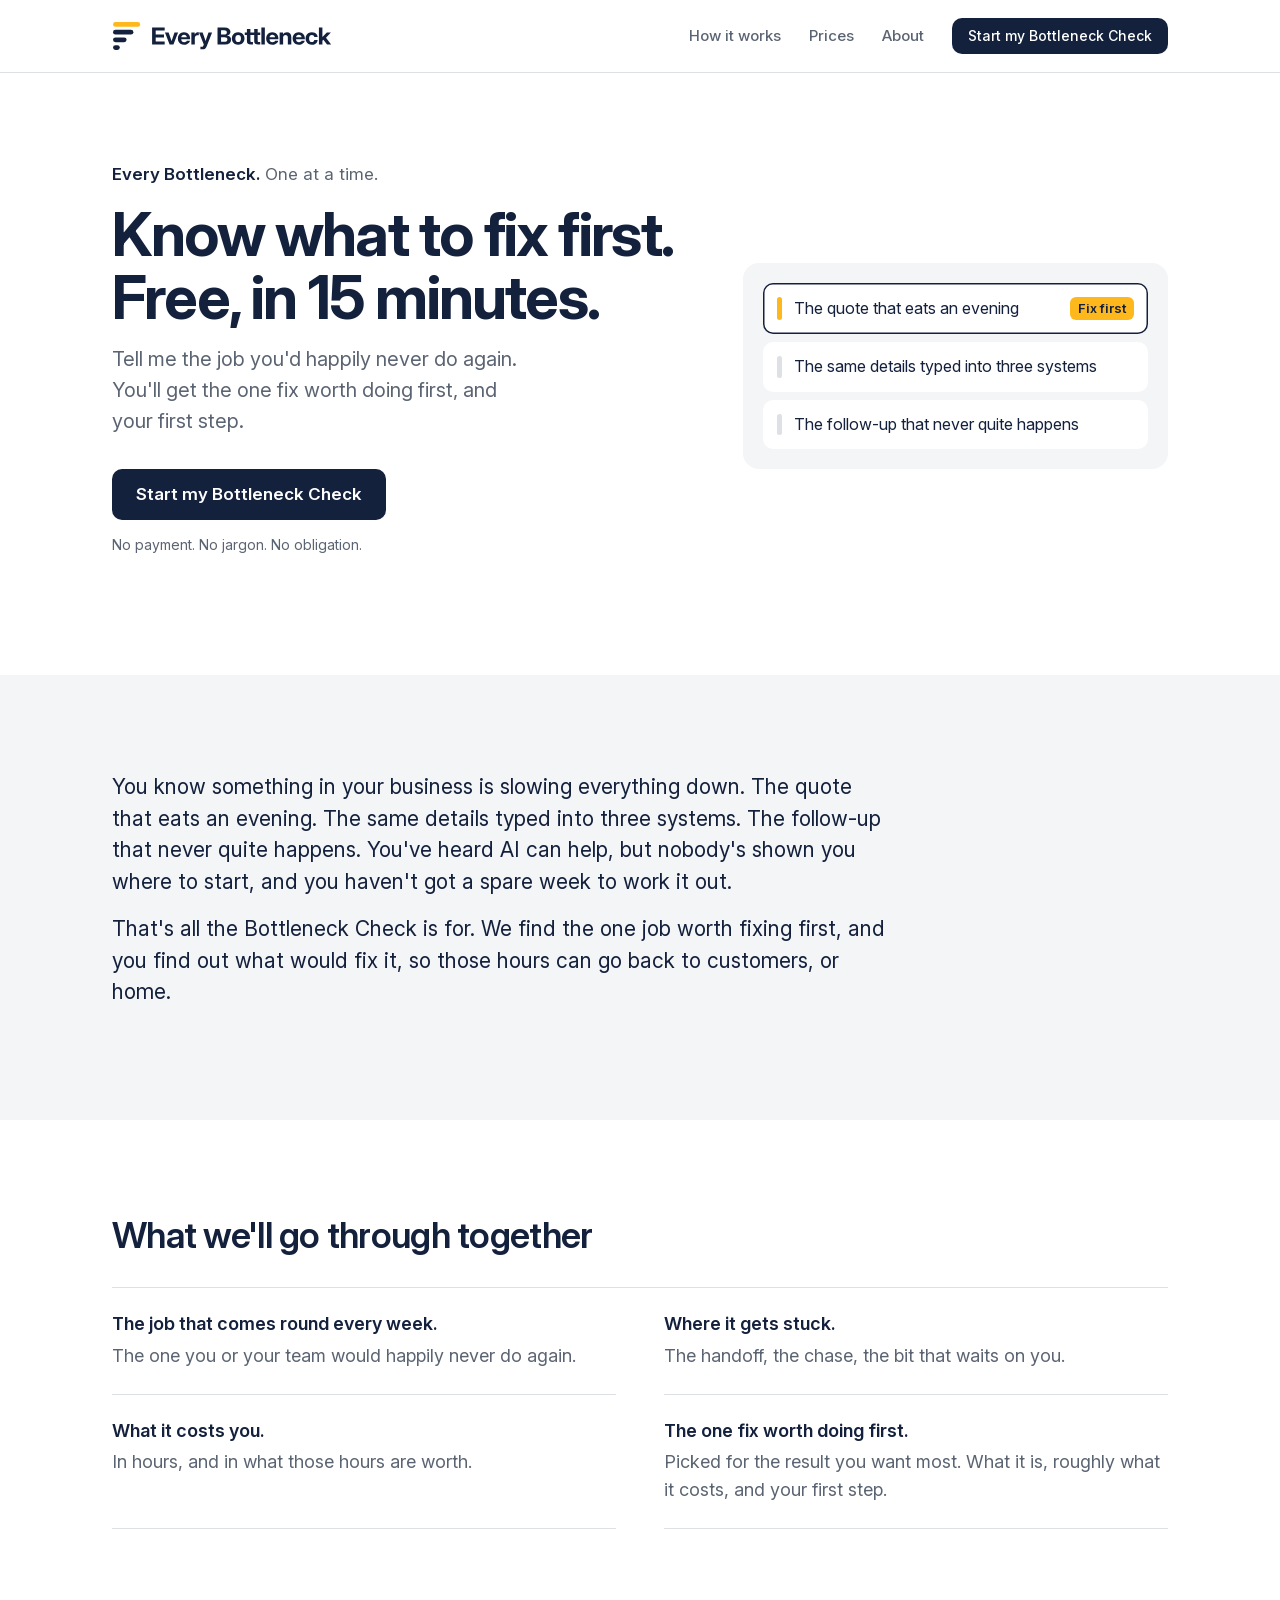
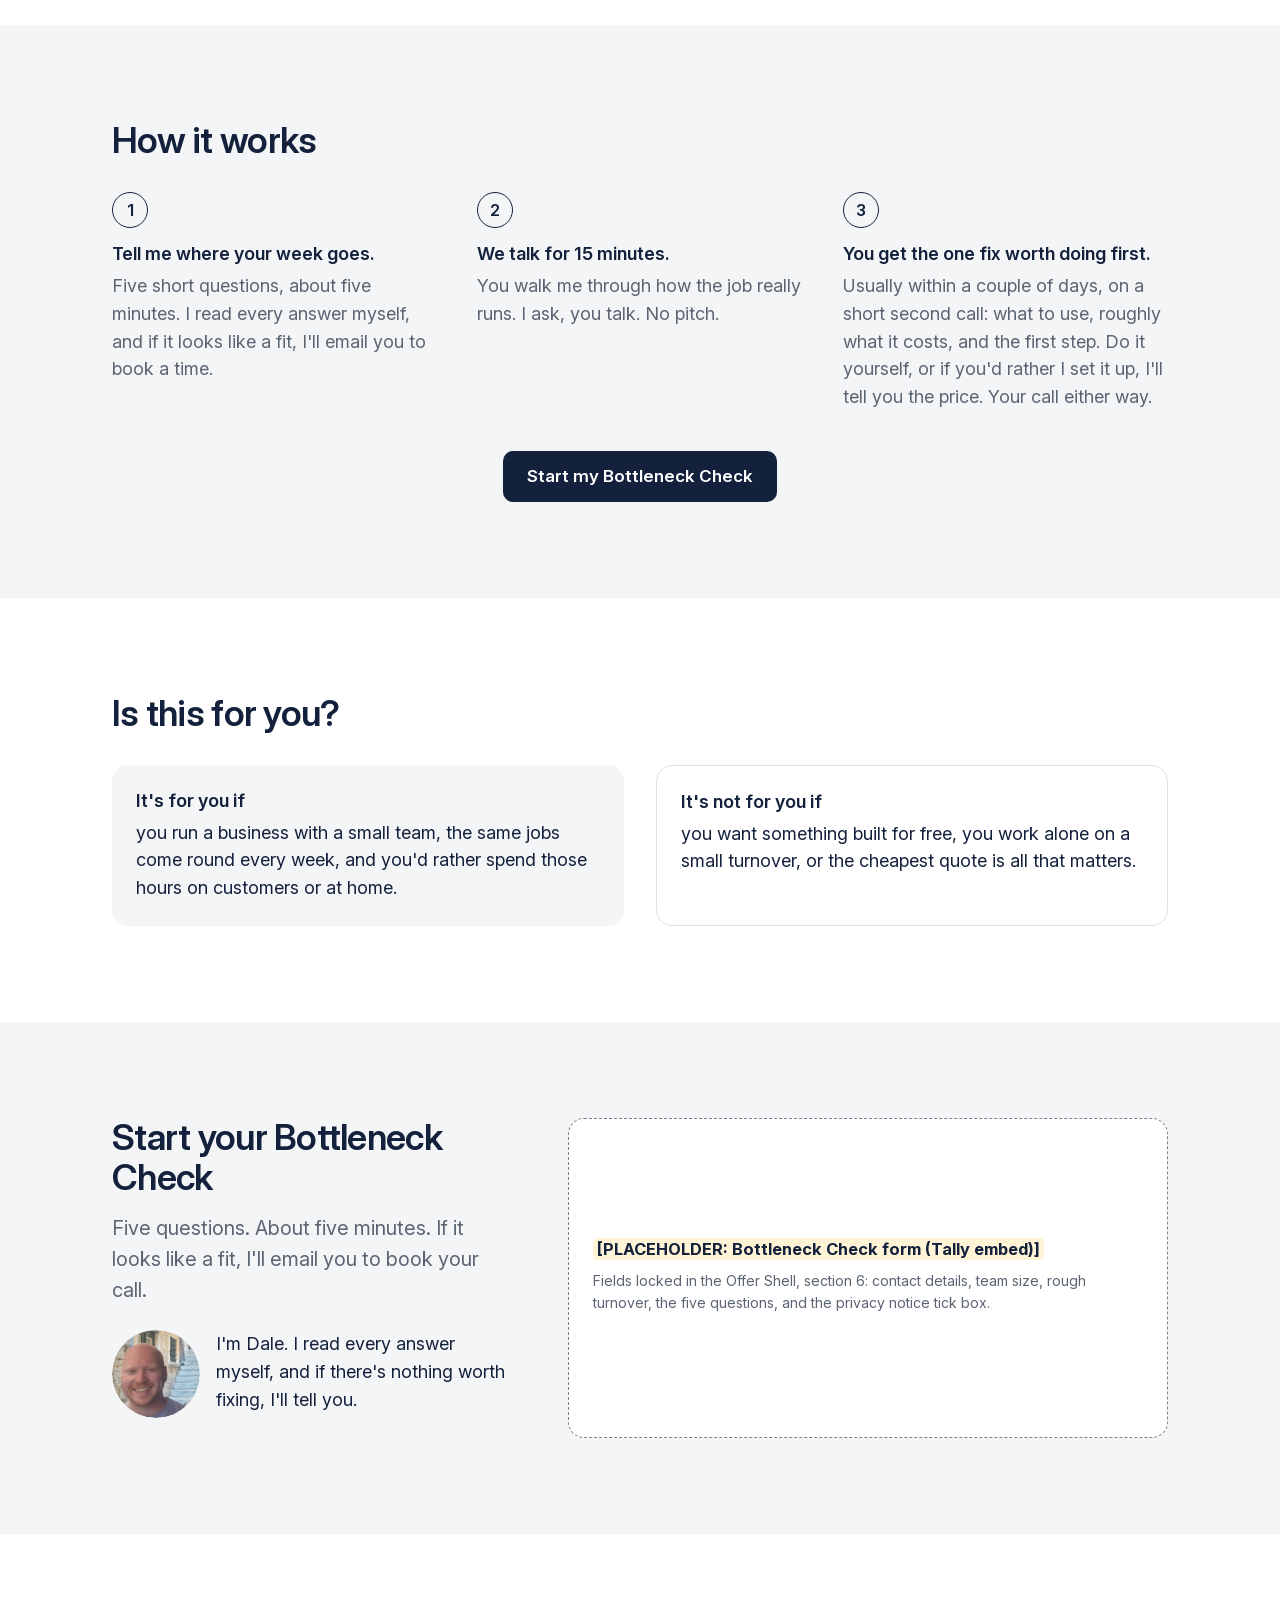
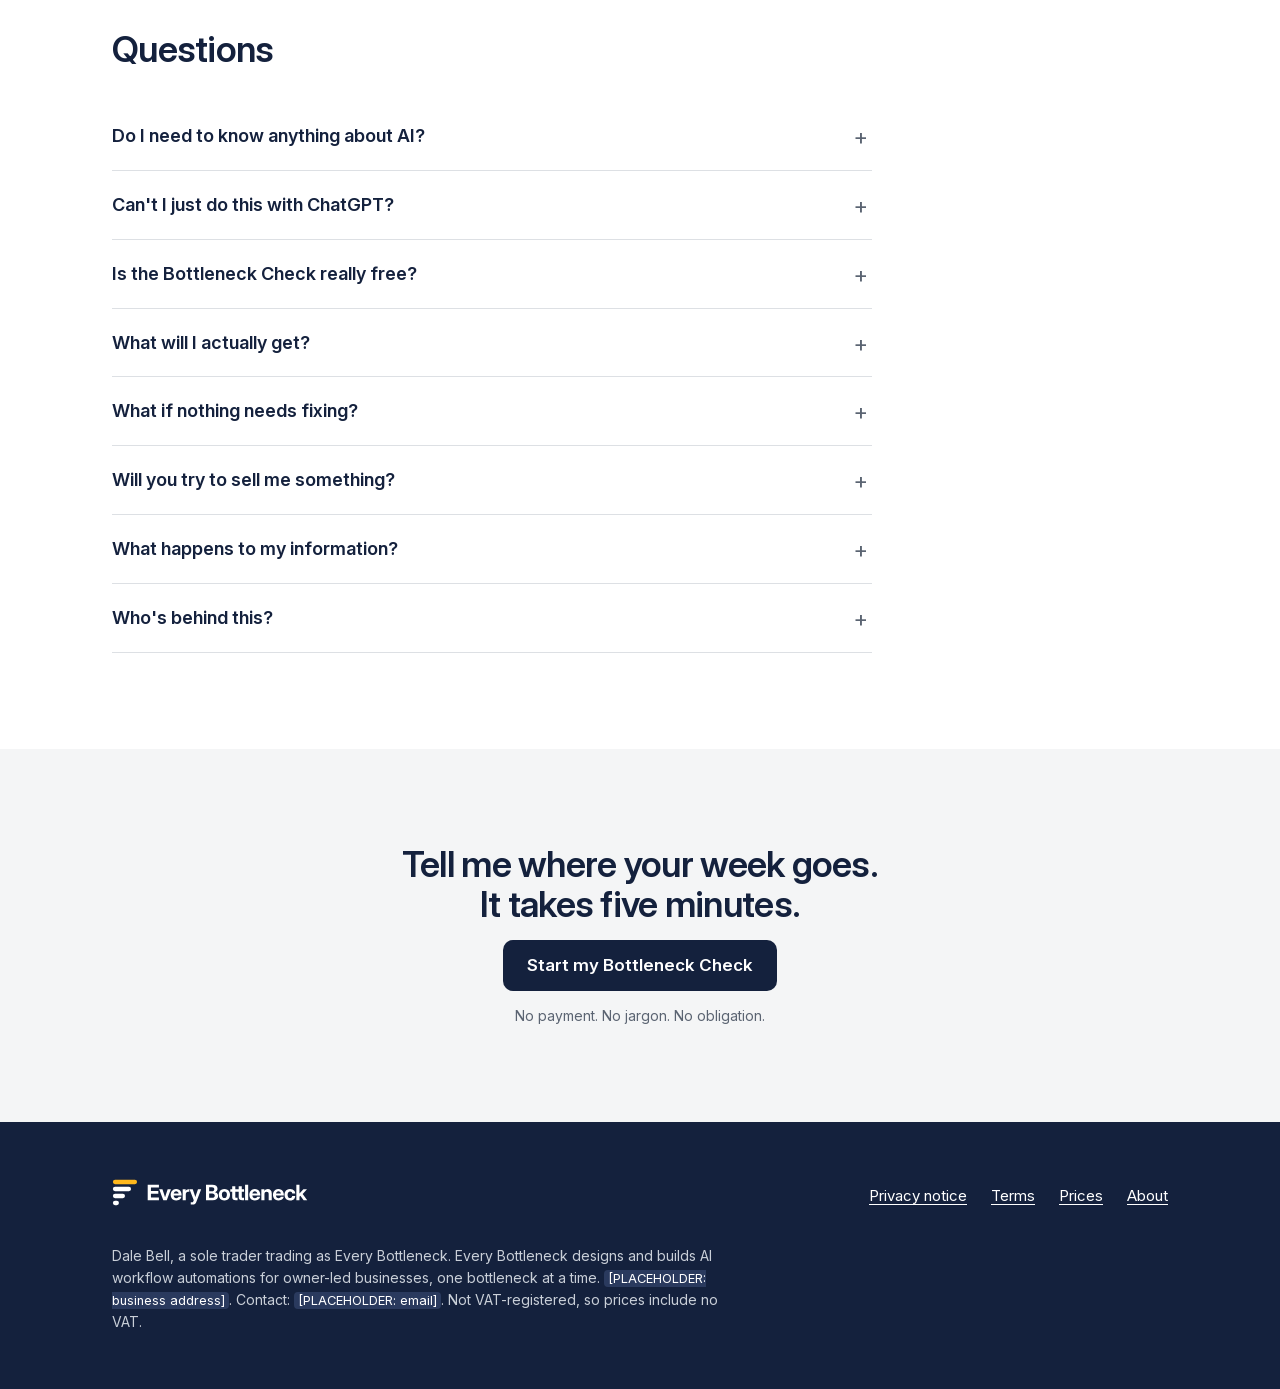
==== commit 7ca262ce: "Add Dale's photo to the founder blocks on Home and About Replace both photo placeholders with a 400x" ====
--- a/index.html
+++ b/index.html
@@ -7,13 +7,20 @@
 <meta name="description" content="Tell me the job you'd happily never do again. You'll get the one fix worth doing first, and your first step. No payment. No jargon. No obligation.">
 <!-- Hidden from search engines until launch. Remove this line on launch day. -->
 <meta name="robots" content="noindex">
+<link rel="canonical" href="https://everybottleneck.com/">
+<meta property="og:type" content="website">
+<meta property="og:site_name" content="Every Bottleneck">
+<meta property="og:locale" content="en_GB">
+<meta property="og:title" content="Every Bottleneck: know what to fix first. Free, in 15 minutes.">
+<meta property="og:description" content="Tell me the job you'd happily never do again. You'll get the one fix worth doing first, and your first step. No payment. No jargon. No obligation.">
+<meta property="og:url" content="https://everybottleneck.com/">
 <meta name="theme-color" content="#14213D">
 <link rel="icon" href="/assets/brand/icon.svg" type="image/svg+xml">
 <link rel="icon" href="/assets/brand/icon-32.png" sizes="32x32" type="image/png">
 <link rel="apple-touch-icon" href="/assets/brand/apple-touch-icon.png">
 <link rel="manifest" href="/site.webmanifest">
 <link rel="preload" href="/assets/fonts/InterVariable-latin.woff2" as="font" type="font/woff2" crossorigin>
-<link rel="stylesheet" href="/assets/css/site.css?v=6">
+<link rel="stylesheet" href="/assets/css/site.css?v=7">
 </head>
 <body>
 <a class="skip-link" href="#main">Skip to content</a>
@@ -99,7 +106,7 @@
       <h2>Start your Bottleneck Check</h2>
       <p class="lead">Five questions. About five minutes. If it looks like a fit, I'll email you to book your call.</p>
       <div class="founder">
-        <div class="photo-slot"><span class="ph">[PLACEHOLDER: photo]</span></div>
+        <div class="photo-slot has-photo"><img src="/assets/img/dale.jpg" alt="Dale Bell" width="88" height="88"></div>
         <p>I'm Dale. I read every answer myself, and if there's nothing worth fixing, I'll tell you.</p>
       </div>
     </div>
--- a/assets/css/site.css
+++ b/assets/css/site.css
@@ -181,6 +181,8 @@
 @media (min-width: 900px) { .check-grid { grid-template-columns: 0.8fr 1.2fr; gap: 56px; align-items: start; } }
 .founder { display: flex; gap: 16px; align-items: flex-start; margin-top: 24px; }
 .photo-slot { width: 88px; height: 88px; border-radius: 50%; background: var(--white); border: 1.5px dashed var(--field); flex: none; display: flex; align-items: center; justify-content: center; text-align: center; font-size: 11px; line-height: 1.2; color: var(--steel); padding: 8px; }
+.photo-slot.has-photo { padding: 0; border: none; overflow: hidden; }
+.photo-slot img { width: 100%; height: 100%; object-fit: cover; border-radius: 50%; display: block; }
 .founder p { margin: 0; }
 .form-slot { background: var(--white); border: 1.5px dashed var(--field); border-radius: var(--radius-card); padding: 32px 24px; min-height: 320px; display: flex; flex-direction: column; justify-content: center; }
 .form-slot p { margin: 0 0 8px; }
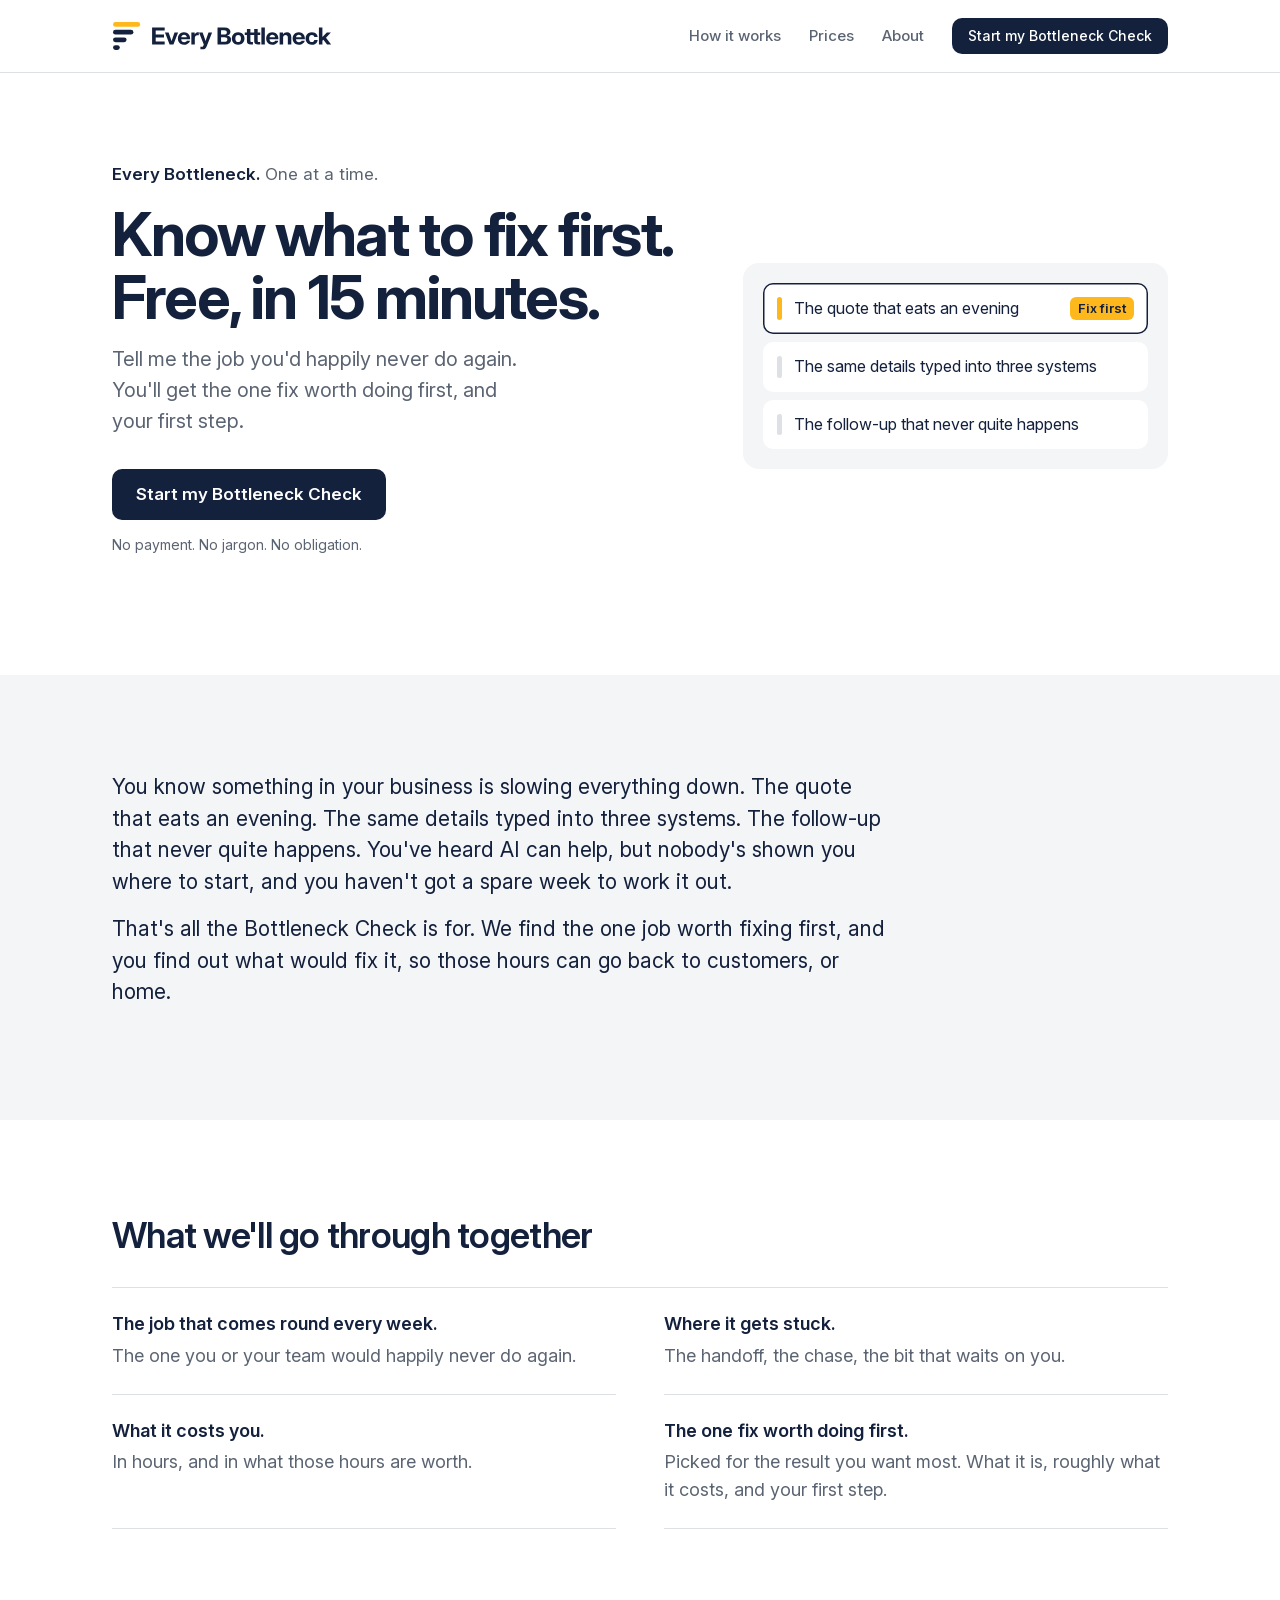
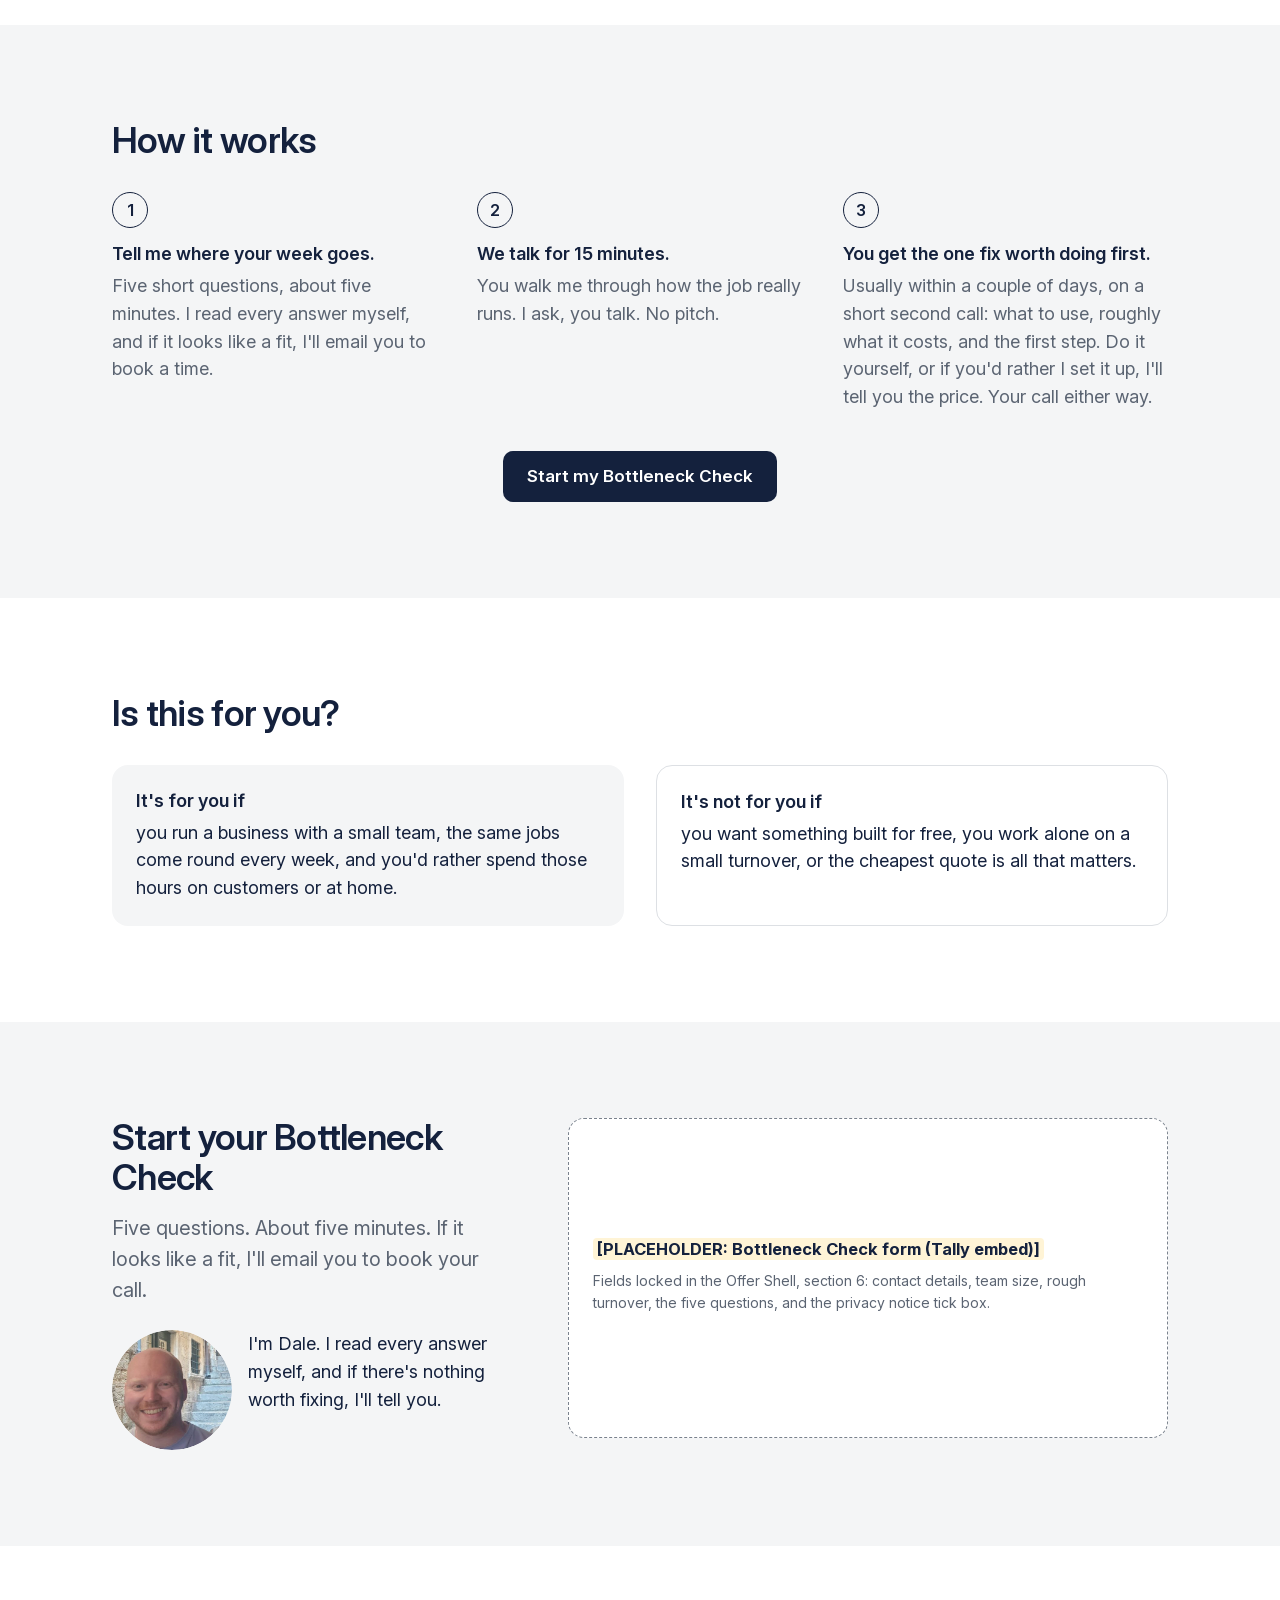
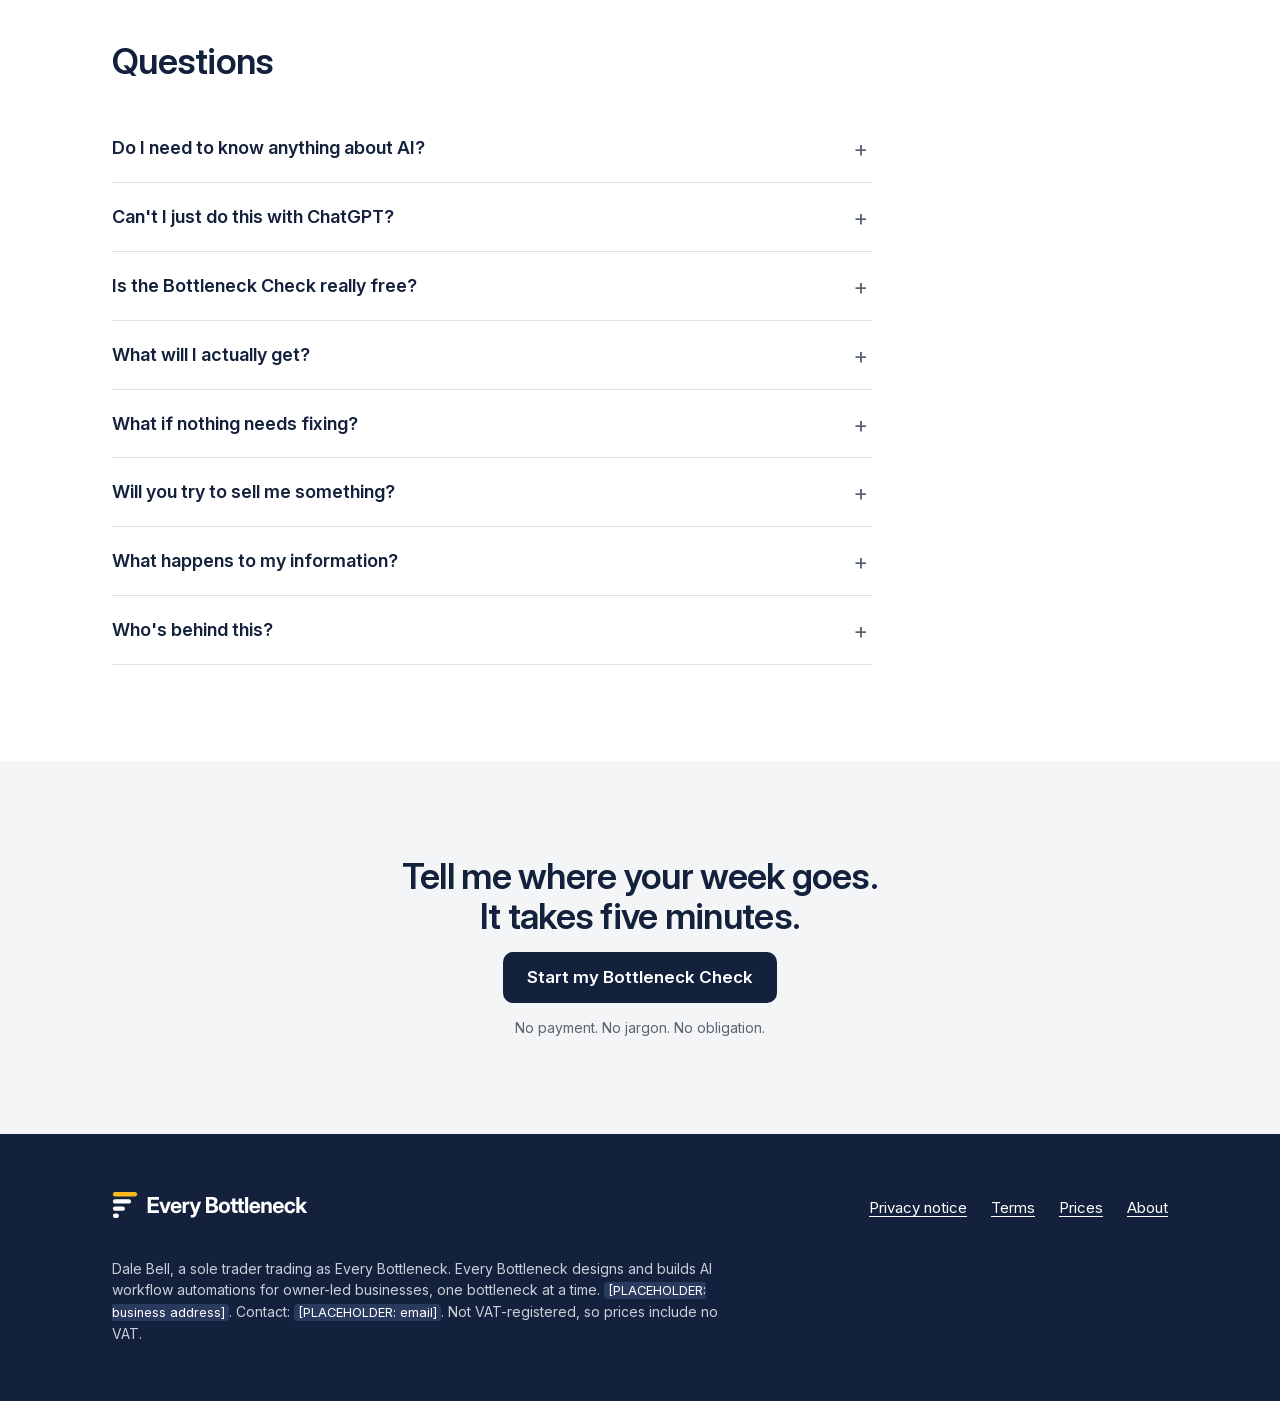
==== commit e166049d: "Enlarge the founder photo to 120px on screens 768px and wider Phones keep the 88px circle so the tex" ====
--- a/index.html
+++ b/index.html
@@ -20,7 +20,7 @@
 <link rel="apple-touch-icon" href="/assets/brand/apple-touch-icon.png">
 <link rel="manifest" href="/site.webmanifest">
 <link rel="preload" href="/assets/fonts/InterVariable-latin.woff2" as="font" type="font/woff2" crossorigin>
-<link rel="stylesheet" href="/assets/css/site.css?v=7">
+<link rel="stylesheet" href="/assets/css/site.css?v=8">
 </head>
 <body>
 <a class="skip-link" href="#main">Skip to content</a>
--- a/assets/css/site.css
+++ b/assets/css/site.css
@@ -183,6 +183,7 @@
 .photo-slot { width: 88px; height: 88px; border-radius: 50%; background: var(--white); border: 1.5px dashed var(--field); flex: none; display: flex; align-items: center; justify-content: center; text-align: center; font-size: 11px; line-height: 1.2; color: var(--steel); padding: 8px; }
 .photo-slot.has-photo { padding: 0; border: none; overflow: hidden; }
 .photo-slot img { width: 100%; height: 100%; object-fit: cover; border-radius: 50%; display: block; }
+@media (min-width: 768px) { .photo-slot.has-photo { width: 120px; height: 120px; } }
 .founder p { margin: 0; }
 .form-slot { background: var(--white); border: 1.5px dashed var(--field); border-radius: var(--radius-card); padding: 32px 24px; min-height: 320px; display: flex; flex-direction: column; justify-content: center; }
 .form-slot p { margin: 0 0 8px; }
